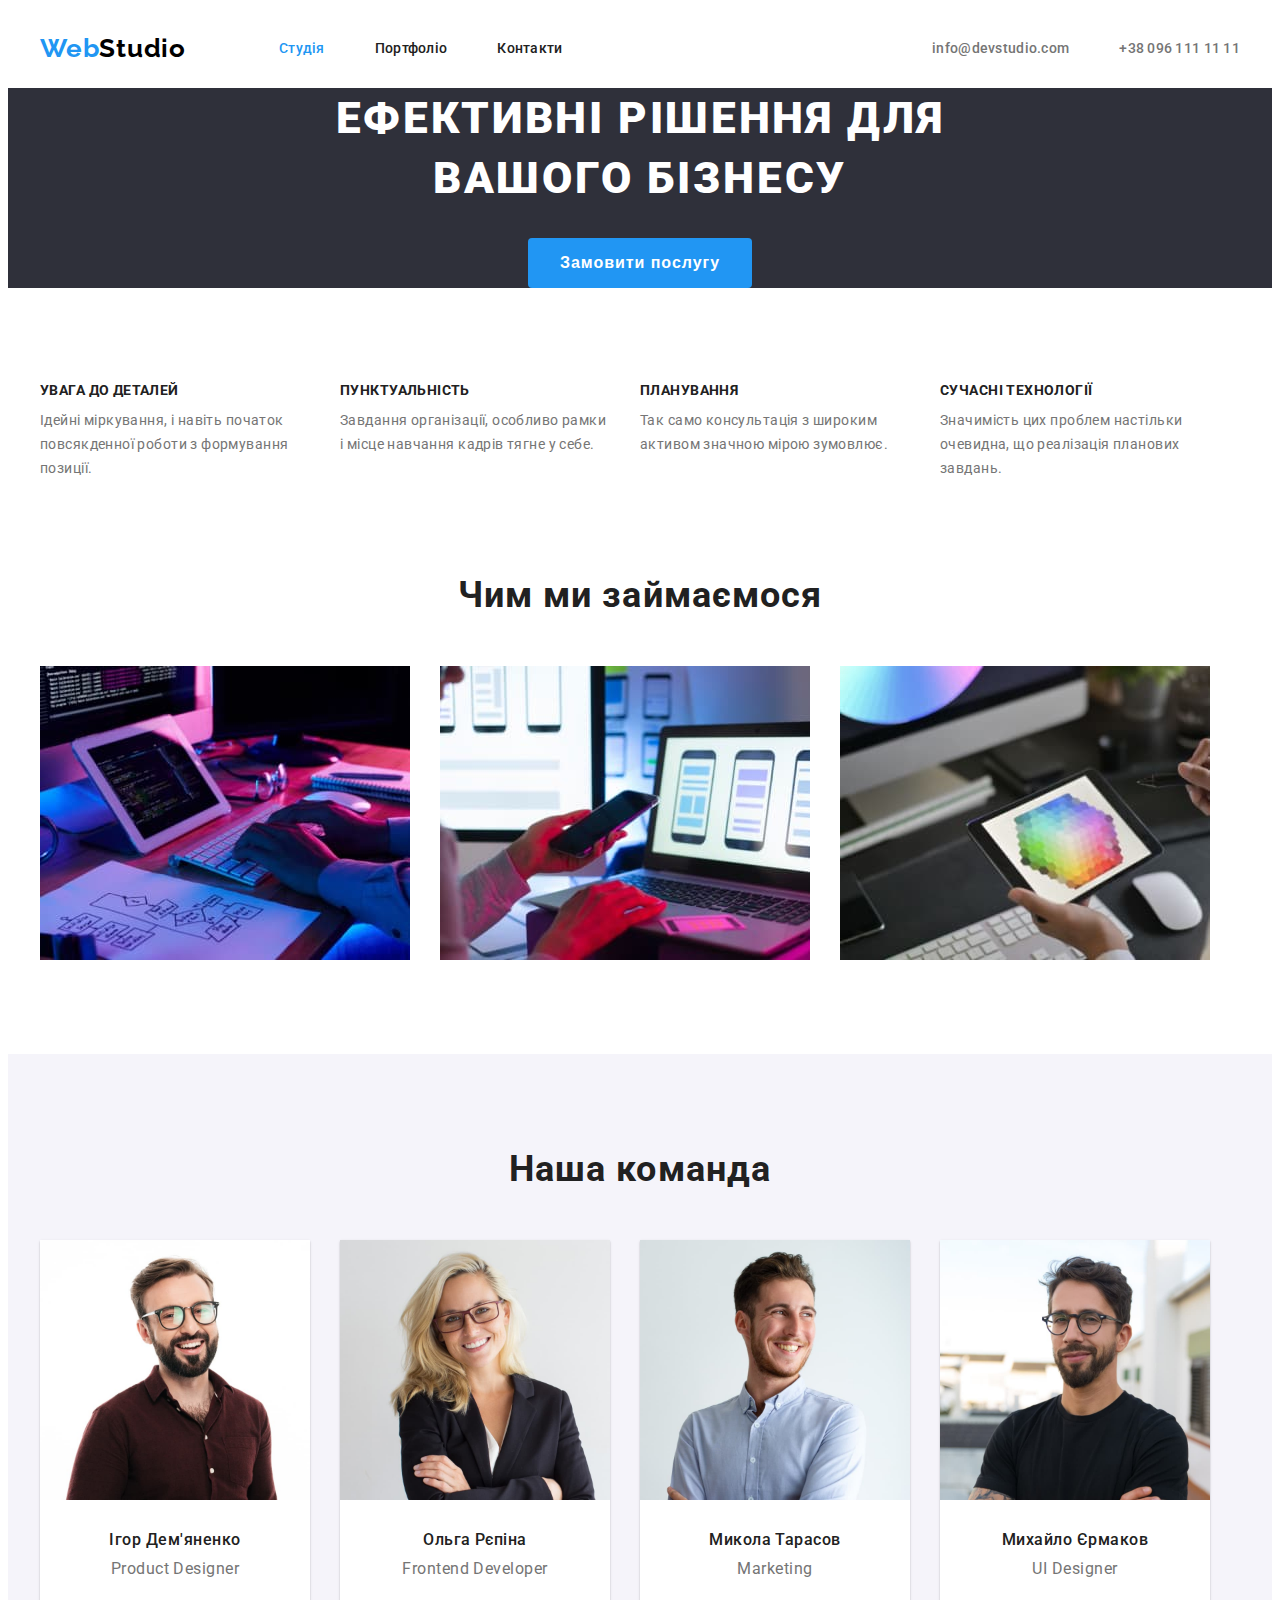
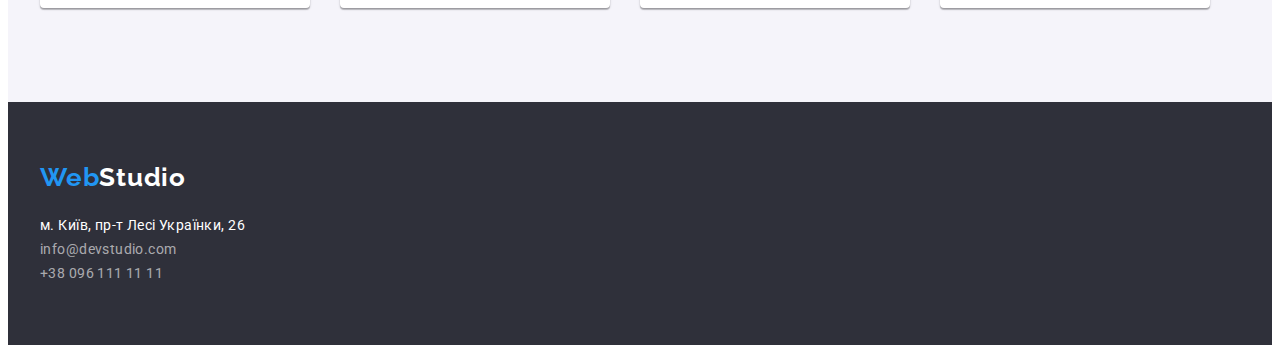
==== index.html @ cd49dd3c "Flex CSS main page" ====
<!DOCTYPE html>
<html lang="uk">
<head>
    <meta charset="UTF-8">
    <meta http-equiv="X-UA-Compatible" content="IE=edge">
    <meta name="viewport" content="width=device-width, initial-scale=1.0">
    <title>WebStudio</title>
    <link rel="stylesheet" href="https://cdnjs.cloudflare.com/ajax/libs/modern-normalize/1.1.0/modern-normalize.min.css"
        integrity="sha512-wpPYUAdjBVSE4KJnH1VR1HeZfpl1ub8YT/NKx4PuQ5NmX2tKuGu6U/JRp5y+Y8XG2tV+wKQpNHVUX03MfMFn9Q=="
        crossorigin="anonymous" referrerpolicy="no-referrer" />
    <link rel="preconnect" href="https://fonts.googleapis.com">
    <link rel="preconnect" href="https://fonts.gstatic.com" crossorigin>
    <link href="https://fonts.googleapis.com/css2?family=Raleway:wght@700&family=Roboto:wght@400;500;700;900&display=swap"
        rel="stylesheet">
    <link rel="stylesheet" href="./css/style.css">
    
</head>
<body>
    <header>
        <div class="container">
            <div class="nav-container">
                <nav class="nav-header">
                  <a href="/" class="logo-header"><span class="logo-accent">Web</span>Studio</a>
                  <ul class="site-nav list">
                    <li class="nav-link">
                        <a href="" class="link nav current">Студія</a>
                    </li>
                    <li class="nav-link">
                        <a href="./portfolio.html" class="link nav">Портфоліо</a>
                    </li>
                    <li class="nav-link">
                        <a href="" class="link nav">Контакти</a>
                    </li>
                  </ul>
                </nav>
                    <ul class="header-contact list">
                        <li class="nav-link">
                            <a href="mailto:info@devstudio.com" class="link contact-header">info@devstudio.com</a>
                        </li>
                        <li class="nav-link">
                            <a href="tel:+380961111111" class="link contact-header">+38 096 111 11 11</a>
                        </li>
                    </ul>
            </div>
        </div>
    </header>
    <main>
        <section class="hero">
            <div class="container">
                <ul class="list">
                    <li>
                        <h1 class="hero-title">Ефективні рішення для вашого бізнесу</h1>
                    </li>
                    <li>
                        <a href=""><button type="button" class="hero-btn">Замовити послугу</button></a>
                    </li>
                </ul>
            </div>
        </section>
        <section class="advantage">
            <h2 class="visually-hidden">Наші Переваги</h2>
            <div class="adv-container container">
                <ul class="list advantage">
                    <li>
                        <h3 class="advantage-title">Увага до деталей</h3>
                        <p class="advantage-text">Ідейні міркування, і навіть початок повсякденної роботи з формування позиції.</p>
                    </li>
                    <li>
                        <h3 class="advantage-title">Пунктуальність</h3>
                        <p class="advantage-text">Завдання організації, особливо рамки і місце навчання кадрів тягне у себе.</p>
                    </li>
                    <li>
                        <h3 class="advantage-title">Планування</h3>
                        <p class="advantage-text">Так само консультація з широким активом значною мірою зумовлює.</p>
                    </li>
                    <li>
                        <h3 class="advantage-title">Сучасні технології</h3>
                        <p class="advantage-text">Значимість цих проблем настільки очевидна, що реалізація планових завдань.</p>
                    </li>
                </ul>
            </div>
        </section>
        <section>
            <div class="work-container container">
                <h2 class="section-title">Чим ми займаємося</h2>
                <ul class="work-list list">
                    <li class="item"><img src="./images/img-1.jpg" alt="Фото робіт" width="370" height="294"></li>
                    <li class="item"><img src="./images/img-2.jpg" alt="Фото робіт" width="370" height="294"></li>
                    <li class="item"><img src="./images/img-3.jpg" alt="Фото робіт" width="370" height="294"></li>
                </ul>
            </div>
        </section>
        <section class="team">
            <div class="container">
                <h2 class="section-title">Наша команда</h2>
                <ul class="team-list list">
                    <li class="team-card">
                        <img src="./images/img-person-01.jpg" alt="Фото робітника" width="270" height="260">
                        <div class="pre-team">
                            <h3 class="team-title">Ігор Дем'яненко</h3>
                            <p lang="en" class="team-text">Product Designer</p>
                        </div>
                    </li>
                    <li class="team-card">
                        <img src="./images/img-person-02.jpg" alt="Фото робітника" width="270" height="260">
                        <div class="pre-team">
                            <h3 class="team-title">Ольга Рєпіна</h3>
                            <p lang="en" class="team-text">Frontend Developer</p>
                        </div>
                    </li>
                    <li class="team-card">
                        <img src="./images/img-person-03.jpg" alt="Фото робітника" width="270" height="260">
                        <div class="pre-team">
                            <h3 class="team-title">Микола Тарасов</h3>
                            <p lang="en" class="team-text">Marketing</p>
                        </div>
                    </li>
                    <li class="team-card">
                        <img src="./images/img-person-04.jpg" alt="Фото робітника" width="270" height="260">
                        <div class="pre-team">
                            <h3 class="team-title">Михайло Єрмаков</h3>
                            <p lang="en" class="team-text">UI Designer</p>
                        </div>
                    </li>
                </ul>
            </div>
        </section>
    </main>
    <footer>
    <section class="footer">
        <div class="container">
            <h2 class="visually-hidden">Контакти</h2>
            <a href="/" class="logo-footer link"><span class="logo-accent">Web</span>Studio</a>
            <address>
            <ul class="list">
                <li>
                    <a href="https://goo.gl/maps/sBiAi9W4DkCwo1gM6" target="_blank" rel="noopener noreferrer nofollow" 
                    class="link footer-address">м. Київ, пр-т Лесі Українки, 26</a>
                </li>
                <li>
                    <a href="mailto:info@devstudio.com" class="link footer-contact">info@devstudio.com</a>
                </li>
                <li>
                    <a href="tel:+380961111111" class="link footer-contact">+38 096 111 11 11</a>
                </li>
            </ul>
            </address>
        </div>
    </section>
    </footer>
    
</body>
</html>
---- css/style.css ----
:root{
    --text-color-main: #212121;
    --color-accent: #2196F3;
    --text-color-secondary: #757575;
    --background-hero-footer: #2F303A;
    --text-color-third: #ffffff;
    --btn-filter-color: #F5F4FA;
    --color-btn-filter-accent: #ffffff;
    --hero-btn-active-color: #188CE8;
}

body {
    font-family: "roboto", sans-serif;
    font-style: normal;
    font-size: 14px;
    background-color: #ffffff;
}


h1,h2,h3,h4,h5,h6,p {
    margin: 0px;
}


img {
    display: block;
}

.list {
    padding: 0px;
    margin: 0px;
    list-style: none;
}

.container {
    width: 1200px;
    margin-left: auto;
    margin-right: auto;
    padding-left: 15px;
    padding-right: 15px;
}

.visually-hidden {
    position: absolute;
    white-space: nowrap;
    width: 1px;
    height: 1px;
    overflow: hidden;
    border: 0;
    padding: 0;
    clip: rect(0 0 0 0);
    clip-path: inset(50%);
    margin: -1px;
}

/* Главная страница */


.nav-container {
    display: flex;
    align-items: center;
}

.link {
    text-decoration: none;
}

.logo-header {
    display: inline-block;
    font-family: 'Raleway', sans-serif;
        font-style: normal;
        font-weight: 700;
        font-size: 26px;
        line-height: calc(31/26);
        letter-spacing: 0.03em;
        text-decoration: none;
        color: #000000;
        
}

.nav-header {
    display: flex;
    align-items: center;
}

.site-nav.list {
    display: flex;
    margin-left: 93px;
    gap: 50px;
}

.nav-link {
    display: block;
    padding: 32px 0px;
}

.header-contact {
    display: flex;
    margin-left: auto;
    gap: 50px;
}

.logo-accent {
    color: var(--color-accent);
}

.link.nav {
        font-weight: 500;
        line-height: calc(16/14);
        letter-spacing: 0.02em;
        color: var(--text-color-main)
}

.nav.current {
    color: var(--color-accent);
}

.link.nav:hover,
.link.nav:focus {
    color: var(--color-accent);
}

.link.contact-header {
        font-weight: 500;
        line-height: calc(16/14);
        letter-spacing: 0.02em;
    
        color: var(--text-color-secondary)
}

.link.contact-header:hover,
.link.contact-header:focus {
    color: var(--color-accent);
}



/*--------Hero--------*/

.hero {
    text-align: center;
    background-color: var(--background-hero-footer)
}

.hero-title {
        font-weight: 900;
        font-size: 44px;
        line-height: calc(60/44);
        text-align: center;
        letter-spacing: 0.06em;
        text-transform: uppercase;
        width: 696px;
        margin-left: auto;
        margin-right: auto;
        margin-bottom: 30px;
    
        color: var(--text-color-third);
}

.hero-btn {
    background-color: var(--color-accent);
    border: 0;
        font-weight: 700;
        font-size: 16px;
        line-height: calc(30/16);
        text-align: center;
        letter-spacing: 0.06em;
        padding: 10px 32px;
        border-radius: 4px;
        min-width: 217px;
        
    
        color: var(--text-color-third);
}

.hero-btn:hover,
.hero-btn:focus{
    cursor: pointer;
    background-color: var(--hero-btn-active-color);
}


/*-------Advantage----------*/



.list.advantage {
    display: flex;
    padding: 94px 0px;
    gap: 30px;
}

.advantage-title {
        font-weight: 700;
        font-size: 14px;
        line-height: calc(16/14);
        letter-spacing: 0.03em;
        text-transform: uppercase;
        margin-bottom: 10px;
    
        color: var(--text-color-main);
}

.advantage-text {
    line-height: calc(24/14);
    letter-spacing: 0.03em;
    width: 270px;

    color: var(--text-color-secondary);
}


.section-title {
    font-weight: 700;
    font-size: 36px;
    line-height: calc(42/36);
    text-align: center;
    letter-spacing: 0.03em;
    margin-bottom: 50px;

    color: var(--text-color-main);
}

.work-list {
    display: flex;
}

.work-list .item:not(:last-child) {
    margin-right: 30px;
}

.work-container {
    margin-bottom: 94px;
}


/*--------Team--------*/

.team {
    padding-bottom: 94px;
    padding-top: 94px;
}

.team-list {
    display: flex;
    gap: 30px;
}

.team-title {
        font-weight: 500;
        font-size: 16px;
        line-height: calc(19/16);
        text-align: center;
        letter-spacing: 0.03em;
        margin-bottom: 10px;
        margin-top: 30px;
    
        color: var(--text-color-main);
}

.team-text {
        font-size: 16px;
        line-height: calc(19/16);
        text-align: center;
        letter-spacing: 0.03em;
    
        color: var(--text-color-secondary);
}

.pre-team {
    padding-bottom: 30px;
}

.team {
    background-color: #F5F4FA;
    
}

.team-card {
    box-shadow: 0px 1px 3px rgba(0, 0, 0, 0.12), 
    0px 1px 1px rgba(0, 0, 0, 0.14), 0px 2px 1px rgba(0, 0, 0, 0.2);
    border-radius: 0px 0px 4px 4px;
    background-color: #ffffff;
}

.logo-footer {
    display: inline-block;
    font-family: 'Raleway', sans-serif;
        font-weight: 700;
        font-size: 26px;
        line-height: 31px;
        letter-spacing: 0.03em;
        margin-bottom: 20px;
    
        color: var(--text-color-third);
}

.footer {
    padding-top: 60px;
    padding-bottom: 60px;
    background-color: var(--background-hero-footer);
}

.link.footer-address {
        font-style: normal;
        line-height: calc(24/14);
        letter-spacing: 0.03em;
        margin-bottom: 9px;
    
        color: var(--text-color-third);
}

.link.footer-contact {
        font-style: normal;
        line-height: calc(24/14);
        letter-spacing: 0.03em;
    
        color: rgba(255, 255, 255, 0.6);
        margin-bottom: 9px;
}

[footer-contact*="096"] {
    margin-bottom: 0px;
}

.link.footer-contact:hover,
.link.footer-contact:focus {
    color: var(--color-accent);
}

.footer-address:hover,
.footer-address:focus {
    color: var(--color-accent);
}

/* Портофолио */

.btn-filter {
    background-color: var(--btn-filter-color);
    border-radius: 4px;
    border: 0;
        font-weight: 500;
        font-size: 16px;
        line-height: calc(26/16);
        text-align: center;
        letter-spacing: 0.03em;
        cursor: pointer;
}

.btn-filter.current {
    background-color: var(--color-accent);
    color: var(--color-btn-filter-accent);
}

.btn-filter:hover,
.btn-filter:focus {
    background-color: var(--color-accent);
    color: var(--color-btn-filter-accent)
}

.title-portfolio {
        font-weight: 700;
        font-size: 18px;
        line-height: calc(36/18);
        letter-spacing: 0.06em;
        color: var(--text-color-main);
}

.text-portfolio {

        font-size: 16px;
        line-height: calc(30/16);
        letter-spacing: 0.03em;
        color: var(--text-color-secondary);
}
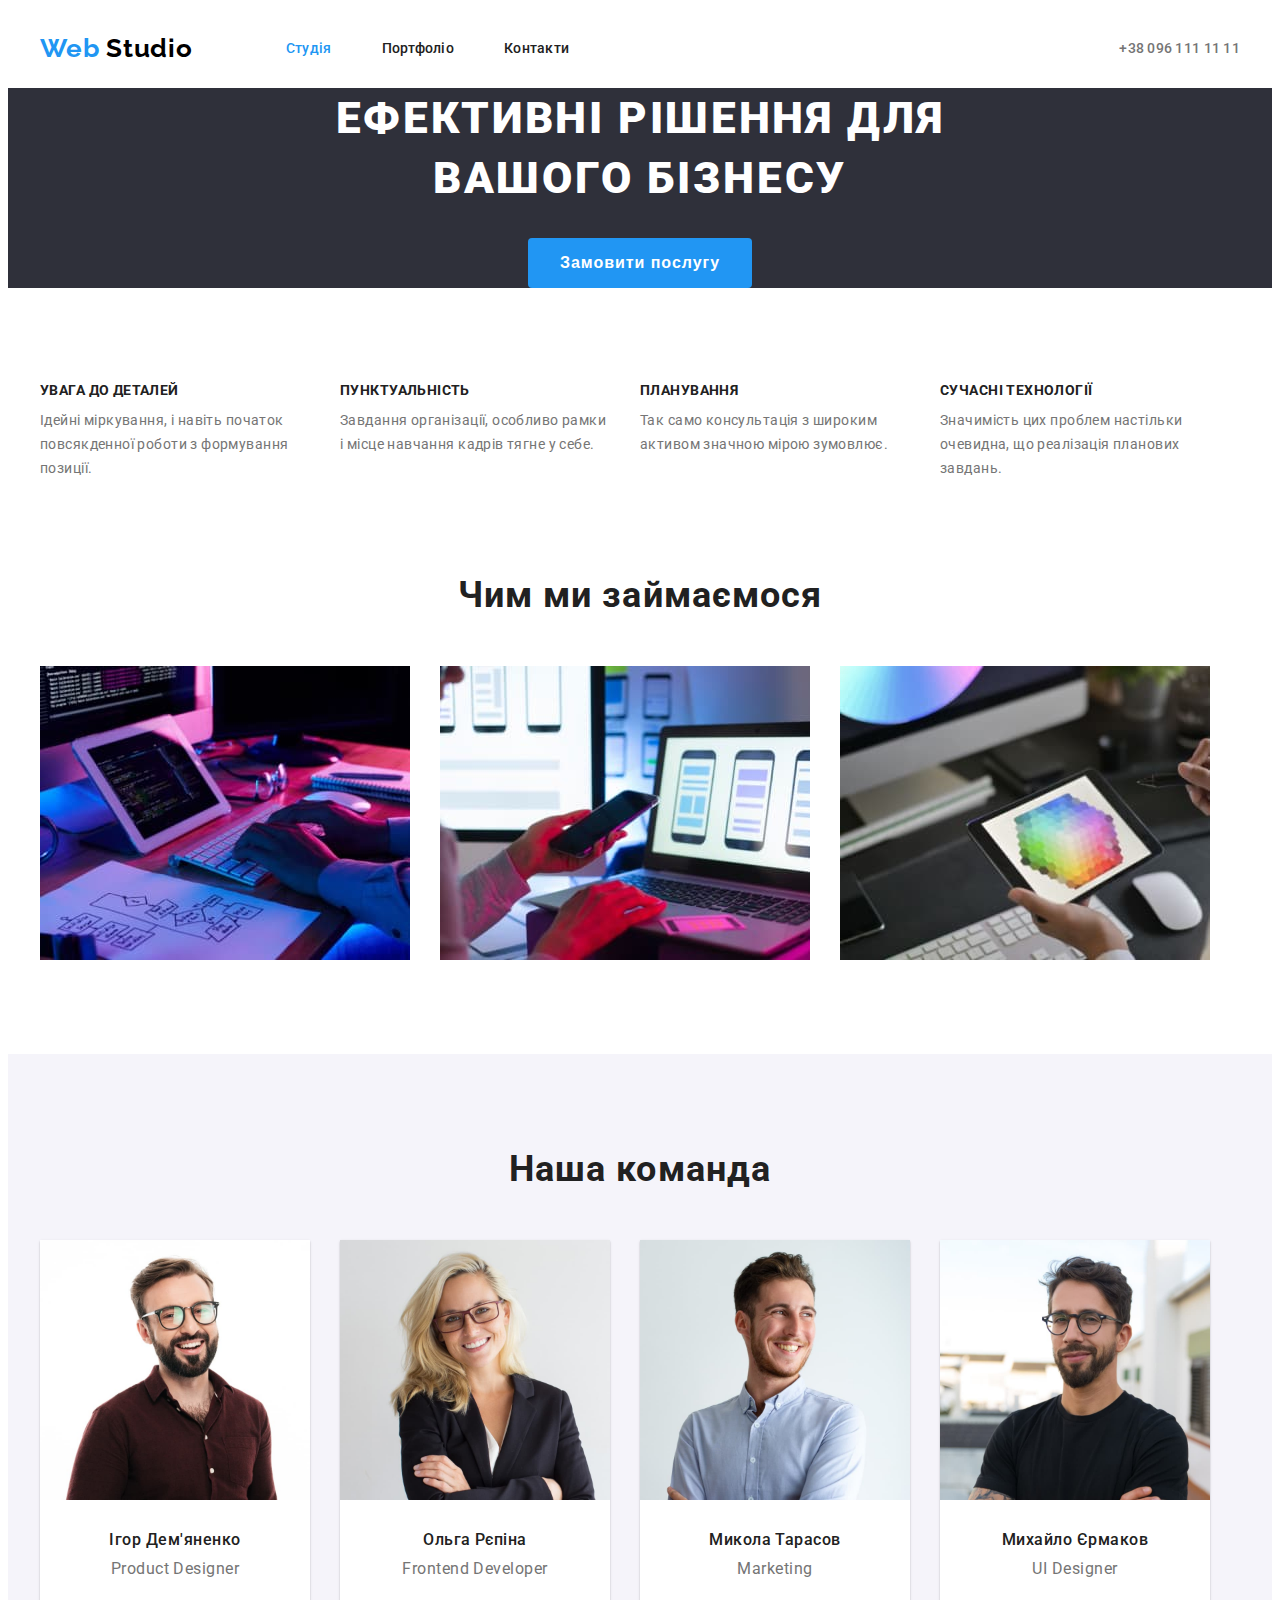
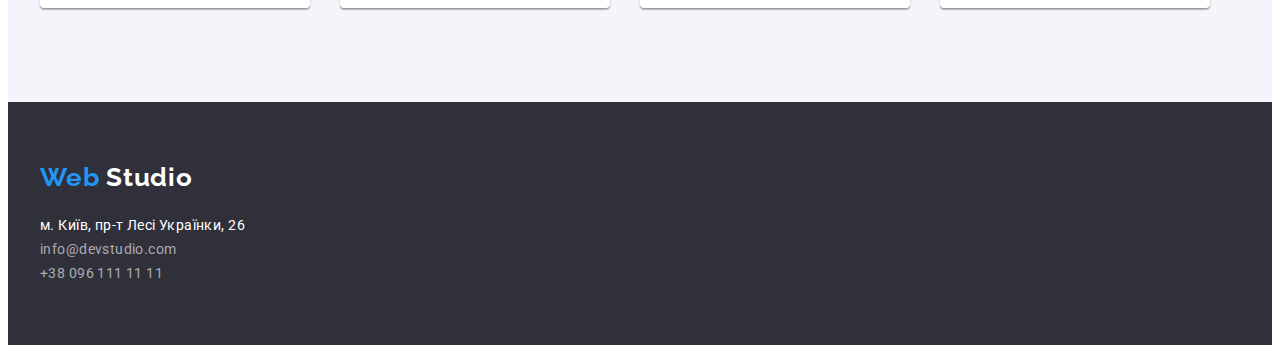
==== commit 9fda40ad: "aa" ====
--- a/index.html
+++ b/index.html
@@ -1,153 +1,230 @@
 <!DOCTYPE html>
 <html lang="uk">
-<head>
-    <meta charset="UTF-8">
-    <meta http-equiv="X-UA-Compatible" content="IE=edge">
-    <meta name="viewport" content="width=device-width, initial-scale=1.0">
-    <title>WebStudio</title>
-    <link rel="stylesheet" href="https://cdnjs.cloudflare.com/ajax/libs/modern-normalize/1.1.0/modern-normalize.min.css"
-        integrity="sha512-wpPYUAdjBVSE4KJnH1VR1HeZfpl1ub8YT/NKx4PuQ5NmX2tKuGu6U/JRp5y+Y8XG2tV+wKQpNHVUX03MfMFn9Q=="
-        crossorigin="anonymous" referrerpolicy="no-referrer" />
-    <link rel="preconnect" href="https://fonts.googleapis.com">
-    <link rel="preconnect" href="https://fonts.gstatic.com" crossorigin>
-    <link href="https://fonts.googleapis.com/css2?family=Raleway:wght@700&family=Roboto:wght@400;500;700;900&display=swap"
-        rel="stylesheet">
-    <link rel="stylesheet" href="./css/style.css">
-    
-</head>
-<body>
-    <header>
-        <div class="container">
-            <div class="nav-container">
-                <nav class="nav-header">
-                  <a href="/" class="logo-header"><span class="logo-accent">Web</span>Studio</a>
-                  <ul class="site-nav list">
-                    <li class="nav-link">
-                        <a href="" class="link nav current">Студія</a>
-                    </li>
-                    <li class="nav-link">
-                        <a href="./portfolio.html" class="link nav">Портфоліо</a>
-                    </li>
-                    <li class="nav-link">
-                        <a href="" class="link nav">Контакти</a>
-                    </li>
-                  </ul>
-                </nav>
-                    <ul class="header-contact list">
-                        <li class="nav-link">
-                            <a href="mailto:info@devstudio.com" class="link contact-header">info@devstudio.com</a>
-                        </li>
-                        <li class="nav-link">
-                            <a href="tel:+380961111111" class="link contact-header">+38 096 111 11 11</a>
-                        </li>
-                    </ul>
-            </div>
-        </div>
-    </header>
-    <main>
-        <section class="hero">
-            <div class="container">
-                <ul class="list">
-                    <li>
-                        <h1 class="hero-title">Ефективні рішення для вашого бізнесу</h1>
-                    </li>
-                    <li>
-                        <a href=""><button type="button" class="hero-btn">Замовити послугу</button></a>
-                    </li>
-                </ul>
-            </div>
-        </section>
-        <section class="advantage">
-            <h2 class="visually-hidden">Наші Переваги</h2>
-            <div class="adv-container container">
-                <ul class="list advantage">
-                    <li>
-                        <h3 class="advantage-title">Увага до деталей</h3>
-                        <p class="advantage-text">Ідейні міркування, і навіть початок повсякденної роботи з формування позиції.</p>
-                    </li>
-                    <li>
-                        <h3 class="advantage-title">Пунктуальність</h3>
-                        <p class="advantage-text">Завдання організації, особливо рамки і місце навчання кадрів тягне у себе.</p>
-                    </li>
-                    <li>
-                        <h3 class="advantage-title">Планування</h3>
-                        <p class="advantage-text">Так само консультація з широким активом значною мірою зумовлює.</p>
-                    </li>
-                    <li>
-                        <h3 class="advantage-title">Сучасні технології</h3>
-                        <p class="advantage-text">Значимість цих проблем настільки очевидна, що реалізація планових завдань.</p>
-                    </li>
-                </ul>
-            </div>
-        </section>
-        <section>
-            <div class="work-container container">
-                <h2 class="section-title">Чим ми займаємося</h2>
-                <ul class="work-list list">
-                    <li class="item"><img src="./images/img-1.jpg" alt="Фото робіт" width="370" height="294"></li>
-                    <li class="item"><img src="./images/img-2.jpg" alt="Фото робіт" width="370" height="294"></li>
-                    <li class="item"><img src="./images/img-3.jpg" alt="Фото робіт" width="370" height="294"></li>
-                </ul>
-            </div>
-        </section>
-        <section class="team">
-            <div class="container">
-                <h2 class="section-title">Наша команда</h2>
-                <ul class="team-list list">
-                    <li class="team-card">
-                        <img src="./images/img-person-01.jpg" alt="Фото робітника" width="270" height="260">
-                        <div class="pre-team">
-                            <h3 class="team-title">Ігор Дем'яненко</h3>
-                            <p lang="en" class="team-text">Product Designer</p>
-                        </div>
-                    </li>
-                    <li class="team-card">
-                        <img src="./images/img-person-02.jpg" alt="Фото робітника" width="270" height="260">
-                        <div class="pre-team">
-                            <h3 class="team-title">Ольга Рєпіна</h3>
-                            <p lang="en" class="team-text">Frontend Developer</p>
-                        </div>
-                    </li>
-                    <li class="team-card">
-                        <img src="./images/img-person-03.jpg" alt="Фото робітника" width="270" height="260">
-                        <div class="pre-team">
-                            <h3 class="team-title">Микола Тарасов</h3>
-                            <p lang="en" class="team-text">Marketing</p>
-                        </div>
-                    </li>
-                    <li class="team-card">
-                        <img src="./images/img-person-04.jpg" alt="Фото робітника" width="270" height="260">
-                        <div class="pre-team">
-                            <h3 class="team-title">Михайло Єрмаков</h3>
-                            <p lang="en" class="team-text">UI Designer</p>
-                        </div>
-                    </li>
-                </ul>
-            </div>
-        </section>
-    </main>
-    <footer>
-    <section class="footer">
-        <div class="container">
-            <h2 class="visually-hidden">Контакти</h2>
-            <a href="/" class="logo-footer link"><span class="logo-accent">Web</span>Studio</a>
-            <address>
-            <ul class="list">
-                <li>
-                    <a href="https://goo.gl/maps/sBiAi9W4DkCwo1gM6" target="_blank" rel="noopener noreferrer nofollow" 
-                    class="link footer-address">м. Київ, пр-т Лесі Українки, 26</a>
-                </li>
-                <li>
-                    <a href="mailto:info@devstudio.com" class="link footer-contact">info@devstudio.com</a>
-                </li>
-                <li>
-                    <a href="tel:+380961111111" class="link footer-contact">+38 096 111 11 11</a>
-                </li>
-            </ul>
-            </address>
-        </div>
-    </section>
-    </footer>
-    
-</body>
-</html>+	<head>
+		<meta charset="UTF-8" />
+		<meta http-equiv="X-UA-Compatible" content="IE=edge" />
+		<meta name="viewport" content="width=device-width, initial-scale=1.0" />
+		<title>WebStudio</title>
+		<link
+			rel="stylesheet"
+			href="https://cdnjs.cloudflare.com/ajax/libs/modern-normalize/1.1.0/modern-normalize.min.css"
+			integrity="sha512-wpPYUAdjBVSE4KJnH1VR1HeZfpl1ub8YT/NKx4PuQ5NmX2tKuGu6U/JRp5y+Y8XG2tV+wKQpNHVUX03MfMFn9Q=="
+			crossorigin="anonymous"
+			referrerpolicy="no-referrer"
+		/>
+		<link rel="preconnect" href="https://fonts.googleapis.com" />
+		<link rel="preconnect" href="https://fonts.gstatic.com" crossorigin />
+		<link
+			href="https://fonts.googleapis.com/css2?family=Raleway:wght@700&family=Roboto:wght@400;500;700;900&display=swap"
+			rel="stylesheet"
+		/>
+		<link rel="stylesheet" href="./css/style.css" />
+	</head>
+
+	<body>
+		<header>
+			<div class="container">
+				<div class="nav-container">
+					<nav class="nav-header">
+						<a href="/" class="logo-header">
+							<span class="logo-accent">Web</span>
+							Studio
+						</a>
+						<ul class="site-nav list">
+							<li class="nav-link">
+								<a href="" class="link nav current">Студія</a>
+							</li>
+							<li class="nav-link">
+								<a href="./portfolio.html" class="link nav">Портфоліо</a>
+							</li>
+							<li class="nav-link">
+								<a href="" class="link nav">Контакти</a>
+							</li>
+						</ul>
+					</nav>
+					<ul class="header-contact list">
+						<li class="nav-link">
+							<a href="mailto:info@devstudio.com" class="link contact-header"></a>
+						</li>
+						<li class="nav-link">
+							<a href="tel:+380961111111" class="link contact-header">
+								+38 096 111 11 11
+							</a>
+						</li>
+					</ul>
+				</div>
+			</div>
+		</header>
+		<main>
+			<section class="hero">
+				<div class="container">
+					<ul class="list">
+						<li>
+							<h1 class="hero-title">Ефективні рішення для вашого бізнесу</h1>
+						</li>
+						<li>
+							<a href="">
+								<button type="button" class="hero-btn">Замовити послугу</button>
+							</a>
+						</li>
+					</ul>
+				</div>
+			</section>
+			<section class="advantage">
+				<h2 class="visually-hidden">Наші Переваги</h2>
+				<div class="adv-container container">
+					<ul class="list advantage">
+						<li>
+							<h3 class="advantage-title">Увага до деталей</h3>
+							<p class="advantage-text">
+								Ідейні міркування, і навіть початок повсякденної роботи з
+								формування позиції.
+							</p>
+						</li>
+						<li>
+							<h3 class="advantage-title">Пунктуальність</h3>
+							<p class="advantage-text">
+								Завдання організації, особливо рамки і місце навчання кадрів
+								тягне у себе.
+							</p>
+						</li>
+						<li>
+							<h3 class="advantage-title">Планування</h3>
+							<p class="advantage-text">
+								Так само консультація з широким активом значною мірою зумовлює.
+							</p>
+						</li>
+						<li>
+							<h3 class="advantage-title">Сучасні технології</h3>
+							<p class="advantage-text">
+								Значимість цих проблем настільки очевидна, що реалізація
+								планових завдань.
+							</p>
+						</li>
+					</ul>
+				</div>
+			</section>
+			<section>
+				<div class="work-container container">
+					<h2 class="section-title">Чим ми займаємося</h2>
+					<ul class="work-list list">
+						<li class="item">
+							<img
+								src="./images/img-1.jpg"
+								alt="Фото робіт"
+								width="370"
+								height="294"
+							/>
+						</li>
+						<li class="item">
+							<img
+								src="./images/img-2.jpg"
+								alt="Фото робіт"
+								width="370"
+								height="294"
+							/>
+						</li>
+						<li class="item">
+							<img
+								src="./images/img-3.jpg"
+								alt="Фото робіт"
+								width="370"
+								height="294"
+							/>
+						</li>
+					</ul>
+				</div>
+			</section>
+			<section class="team">
+				<div class="container">
+					<h2 class="section-title">Наша команда</h2>
+					<ul class="team-list list">
+						<li class="team-card">
+							<img
+								src="./images/img-person-01.jpg"
+								alt="Фото робітника"
+								width="270"
+								height="260"
+							/>
+							<div class="pre-team">
+								<h3 class="team-title">Ігор Дем'яненко</h3>
+								<p lang="en" class="team-text">Product Designer</p>
+							</div>
+						</li>
+						<li class="team-card">
+							<img
+								src="./images/img-person-02.jpg"
+								alt="Фото робітника"
+								width="270"
+								height="260"
+							/>
+							<div class="pre-team">
+								<h3 class="team-title">Ольга Рєпіна</h3>
+								<p lang="en" class="team-text">Frontend Developer</p>
+							</div>
+						</li>
+						<li class="team-card">
+							<img
+								src="./images/img-person-03.jpg"
+								alt="Фото робітника"
+								width="270"
+								height="260"
+							/>
+							<div class="pre-team">
+								<h3 class="team-title">Микола Тарасов</h3>
+								<p lang="en" class="team-text">Marketing</p>
+							</div>
+						</li>
+						<li class="team-card">
+							<img
+								src="./images/img-person-04.jpg"
+								alt="Фото робітника"
+								width="270"
+								height="260"
+							/>
+							<div class="pre-team">
+								<h3 class="team-title">Михайло Єрмаков</h3>
+								<p lang="en" class="team-text">UI Designer</p>
+							</div>
+						</li>
+					</ul>
+				</div>
+			</section>
+		</main>
+		<footer>
+			<section class="footer">
+				<div class="container">
+					<h2 class="visually-hidden">Контакти</h2>
+					<a href="/" class="logo-footer link">
+						<span class="logo-accent">Web</span>
+						Studio
+					</a>
+					<address>
+						<ul class="list">
+							<li>
+								<a
+									href="https://goo.gl/maps/sBiAi9W4DkCwo1gM6"
+									target="_blank"
+									rel="noopener noreferrer nofollow"
+									class="link footer-address"
+								>
+									м. Київ, пр-т Лесі Українки, 26
+								</a>
+							</li>
+							<li>
+								<a href="mailto:info@devstudio.com" class="link footer-contact">
+									info@devstudio.com
+								</a>
+							</li>
+							<li>
+								<a href="tel:+380961111111" class="link footer-contact">
+									+38 096 111 11 11
+								</a>
+							</li>
+						</ul>
+					</address>
+				</div>
+			</section>
+		</footer>
+	</body>
+</html>
--- a/css/style.css
+++ b/css/style.css
@@ -7,7 +7,10 @@
     --btn-filter-color: #F5F4FA;
     --color-btn-filter-accent: #ffffff;
     --hero-btn-active-color: #188CE8;
-}
+    --indent: 30px;
+    --items: 3;
+}
+
 
 body {
     font-family: "roboto", sans-serif;
@@ -25,6 +28,7 @@
 img {
     display: block;
 }
+
 
 .list {
     padding: 0px;
@@ -53,6 +57,16 @@
     margin: -1px;
 }
 
+.card-set {
+    display: flex;
+    flex-wrap: wrap;
+    gap: var(--indent);
+}
+
+.card-set-item {
+    flex-basis: calc((100% - var(--indent) * (var(--items) - 1)) / (var(--items)));
+}
+
 /* Главная страница */
 
 
@@ -121,6 +135,7 @@
 }
 
 .link.contact-header {
+        display: flex;
         font-weight: 500;
         line-height: calc(16/14);
         letter-spacing: 0.02em;
@@ -131,6 +146,11 @@
 .link.contact-header:hover,
 .link.contact-header:focus {
     color: var(--color-accent);
+}
+
+
+.icon-mail {
+    content: "";    
 }
 
 
@@ -333,10 +353,22 @@
     color: var(--color-accent);
 }
 
-/* Портофолио */
+/*---------Portfolio---------*/
+
+.gallery-container {
+    padding-top: 94px;
+    padding-bottom: 94px;
+}
+
+.btn-container {
+    display: flex;
+    justify-content: center;
+    gap: 8px; 
+    margin-bottom: 50px;   
+}
+
 
 .btn-filter {
-    background-color: var(--btn-filter-color);
     border-radius: 4px;
     border: 0;
         font-weight: 500;
@@ -345,6 +377,8 @@
         text-align: center;
         letter-spacing: 0.03em;
         cursor: pointer;
+
+        background-color: var(--btn-filter-color);
 }
 
 .btn-filter.current {
@@ -373,3 +407,6 @@
         letter-spacing: 0.03em;
         color: var(--text-color-secondary);
 }
+
+
+
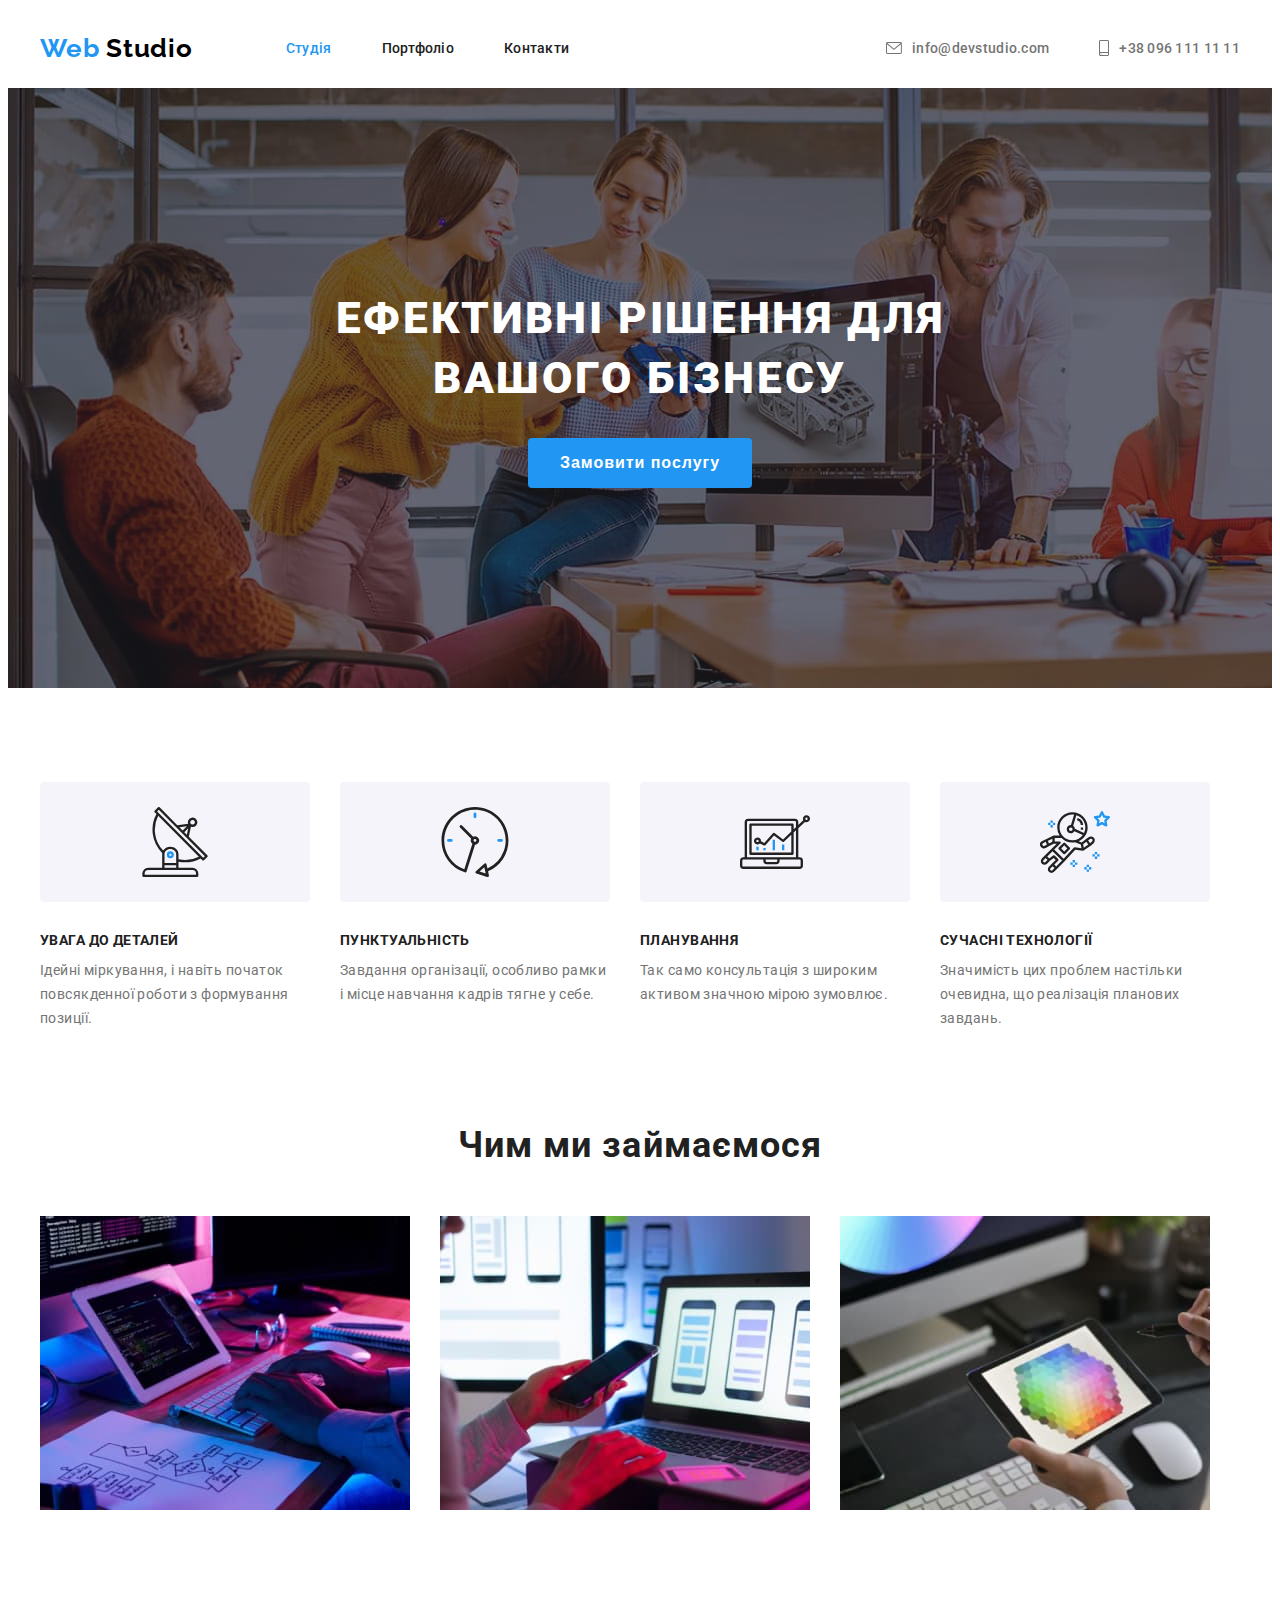
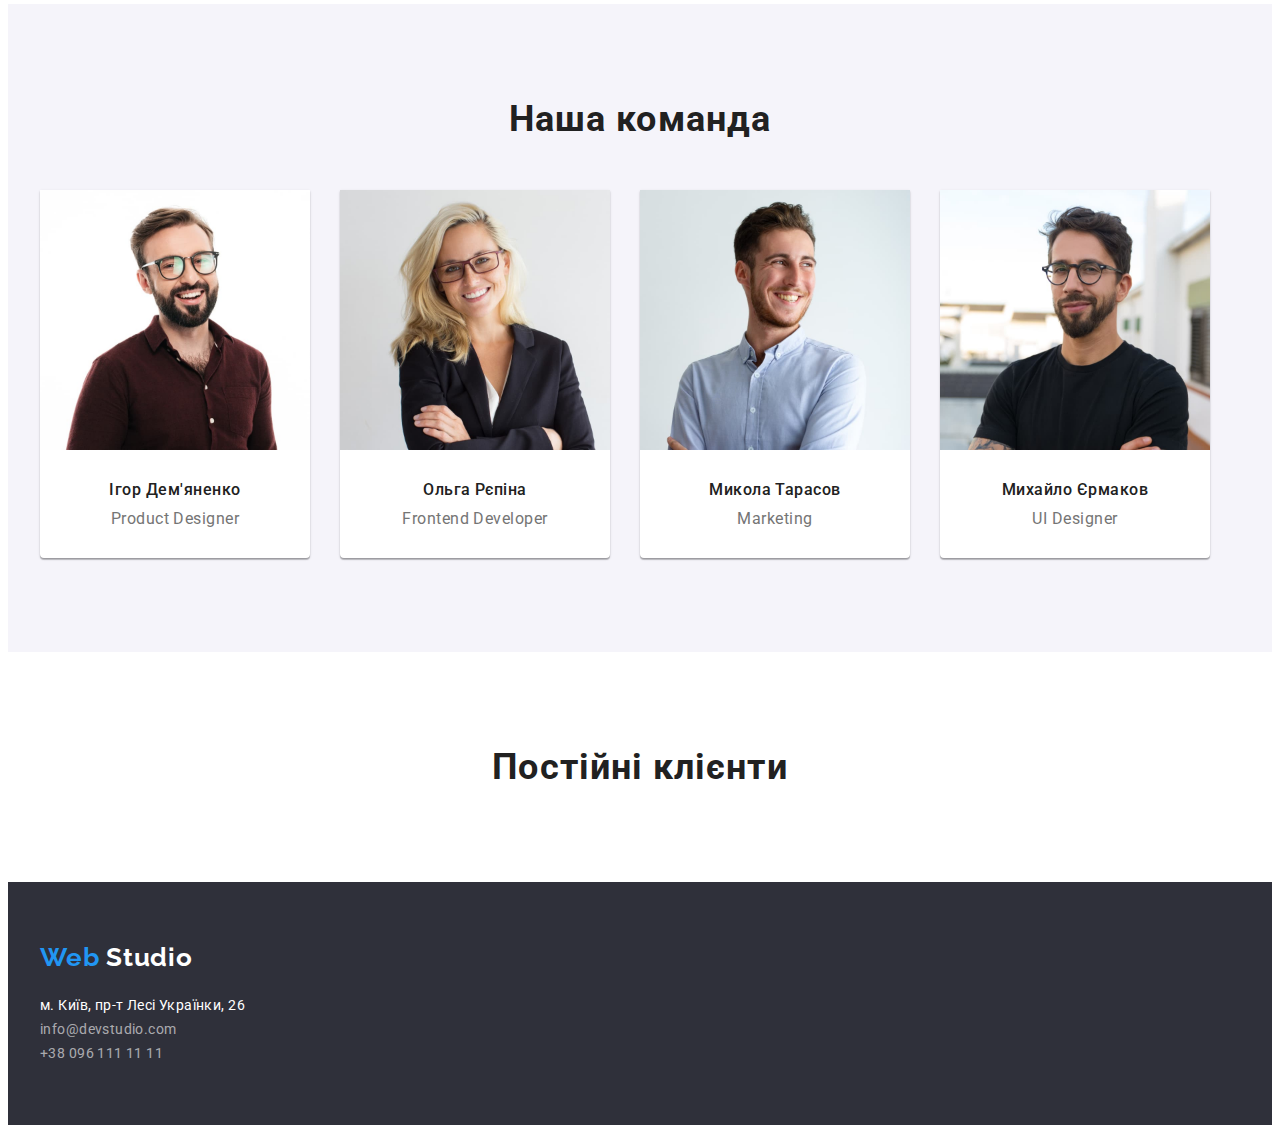
==== commit 17a44397: "add advantage icons" ====
--- a/index.html
+++ b/index.html
@@ -44,10 +44,17 @@
 					</nav>
 					<ul class="header-contact list">
 						<li class="nav-link">
-							<a href="mailto:info@devstudio.com" class="link contact-header"></a>
+							<a href="mailto:info@devstudio.com" class="link contact-header"><svg class="header-mail" width="16" height="12">
+								<use href="./images/icons.svg#icon-envelope"></use>
+							</svg>
+							info@devstudio.com
+						</a>
 						</li>
 						<li class="nav-link">
 							<a href="tel:+380961111111" class="link contact-header">
+								<svg class="header-phone" width="10px" height="16px">
+									<use href="./images/icons.svg#icon-smartphone"></use>
+								</svg>
 								+38 096 111 11 11
 							</a>
 						</li>
@@ -71,10 +78,16 @@
 				</div>
 			</section>
 			<section class="advantage">
+				
 				<h2 class="visually-hidden">Наші Переваги</h2>
 				<div class="adv-container container">
 					<ul class="list advantage">
 						<li>
+							<div class="advantage-icon">
+								<svg class="feature-icon" width="70px" height="70">
+									<use href="./images/icons.svg#icon-antenna"></use>
+								</svg>
+							</div>
 							<h3 class="advantage-title">Увага до деталей</h3>
 							<p class="advantage-text">
 								Ідейні міркування, і навіть початок повсякденної роботи з
@@ -82,6 +95,11 @@
 							</p>
 						</li>
 						<li>
+							<div class="advantage-icon">
+								<svg class="feature-icon" width="70px" height="70">
+									<use href="./images/icons.svg#icon-clock"></use>
+								</svg>
+							</div>
 							<h3 class="advantage-title">Пунктуальність</h3>
 							<p class="advantage-text">
 								Завдання організації, особливо рамки і місце навчання кадрів
@@ -89,12 +107,22 @@
 							</p>
 						</li>
 						<li>
+							<div class="advantage-icon">
+								<svg class="feature-icon" width="70px" height="70">
+									<use href="./images/icons.svg#icon-diagram"></use>
+								</svg>
+							</div>
 							<h3 class="advantage-title">Планування</h3>
 							<p class="advantage-text">
 								Так само консультація з широким активом значною мірою зумовлює.
 							</p>
 						</li>
 						<li>
+							<div class="advantage-icon">
+								<svg class="feature-icon" width="70px" height="70">
+									<use href="./images/icons.svg#icon-astronaut"></use>
+								</svg>
+							</div>
 							<h3 class="advantage-title">Сучасні технології</h3>
 							<p class="advantage-text">
 								Значимість цих проблем настільки очевидна, що реалізація
@@ -189,6 +217,9 @@
 						</li>
 					</ul>
 				</div>
+			</section>
+			<section>
+				<h2 class="clients-container">Постійні клієнти</h2>
 			</section>
 		</main>
 		<footer>
--- a/css/style.css
+++ b/css/style.css
@@ -136,6 +136,8 @@
 
 .link.contact-header {
         display: flex;
+        align-items: center;
+        gap: 10px;
         font-weight: 500;
         line-height: calc(16/14);
         letter-spacing: 0.02em;
@@ -143,22 +145,30 @@
         color: var(--text-color-secondary)
 }
 
+.header-mail {
+    fill: currentColor;
+}
+
+.header-phone {
+    fill: currentColor;
+}
+
 .link.contact-header:hover,
 .link.contact-header:focus {
     color: var(--color-accent);
 }
 
 
-.icon-mail {
-    content: "";    
-}
-
-
 
 /*--------Hero--------*/
 
 .hero {
+    max-width: 1600px;
+    padding-top: 200px;
+    padding-bottom: 200px;
+    margin: 0 auto;
     text-align: center;
+    background-image: linear-gradient(rgba(47, 48, 58, 0.4), rgba(47, 48, 58, 0.4)), url(../images/hero-img.jpg);
     background-color: var(--background-hero-footer)
 }
 
@@ -209,6 +219,25 @@
     padding: 94px 0px;
     gap: 30px;
 }
+
+.advantage-icon {
+    display: flex;
+    width: 270px;
+    height: 120px;
+    border-radius: 4px;
+    margin-bottom: 30px;
+
+    background-color: var(--btn-filter-color);
+    
+
+}
+
+.feature-icon {
+    margin: auto;
+}
+
+
+
 
 .advantage-title {
         font-weight: 700;
@@ -303,6 +332,22 @@
     background-color: #ffffff;
 }
 
+
+.clients-container {
+
+        font-weight: 700;
+        font-size: 36px;
+        line-height: calc(42/36);
+        text-align: center;
+        letter-spacing: 0.03em;
+
+        padding-top: 94px;
+        padding-bottom: 94px;
+    
+        color: var(--text-color-main);
+}
+
+
 .logo-footer {
     display: inline-block;
     font-family: 'Raleway', sans-serif;
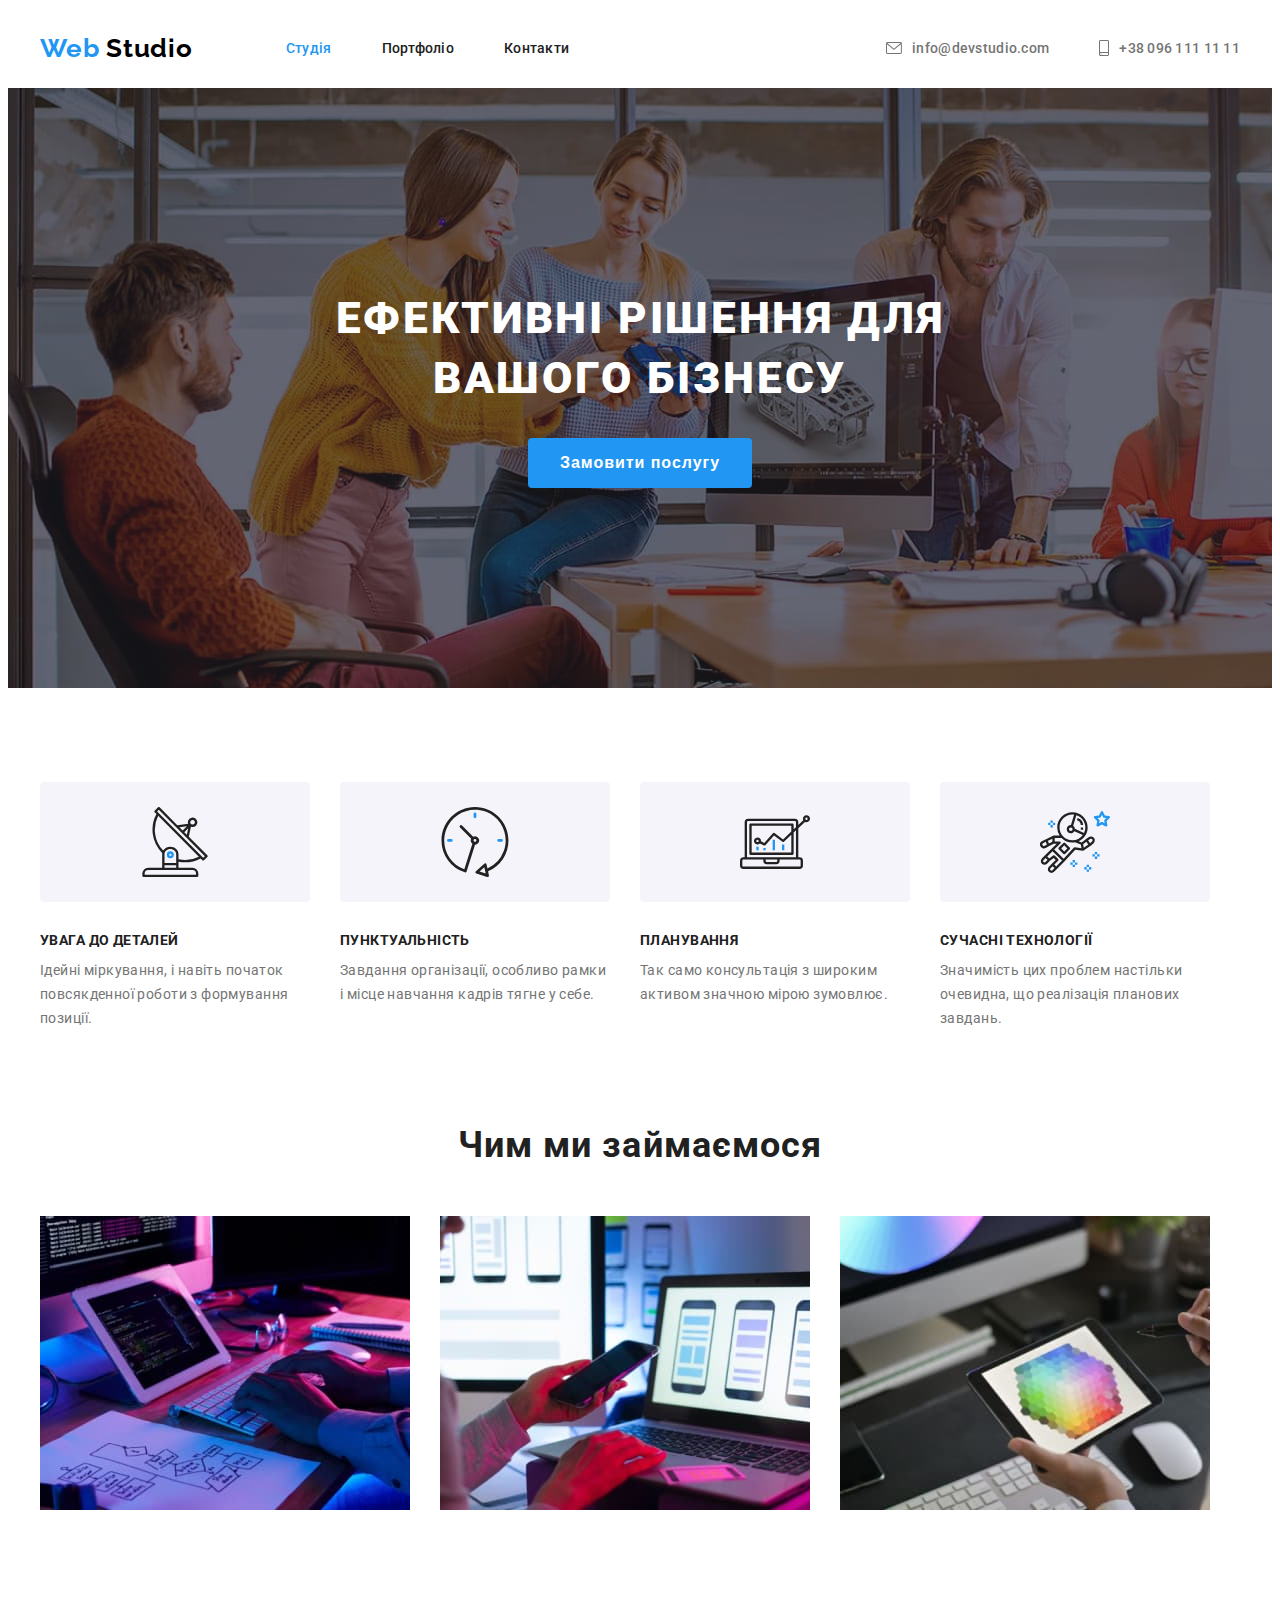
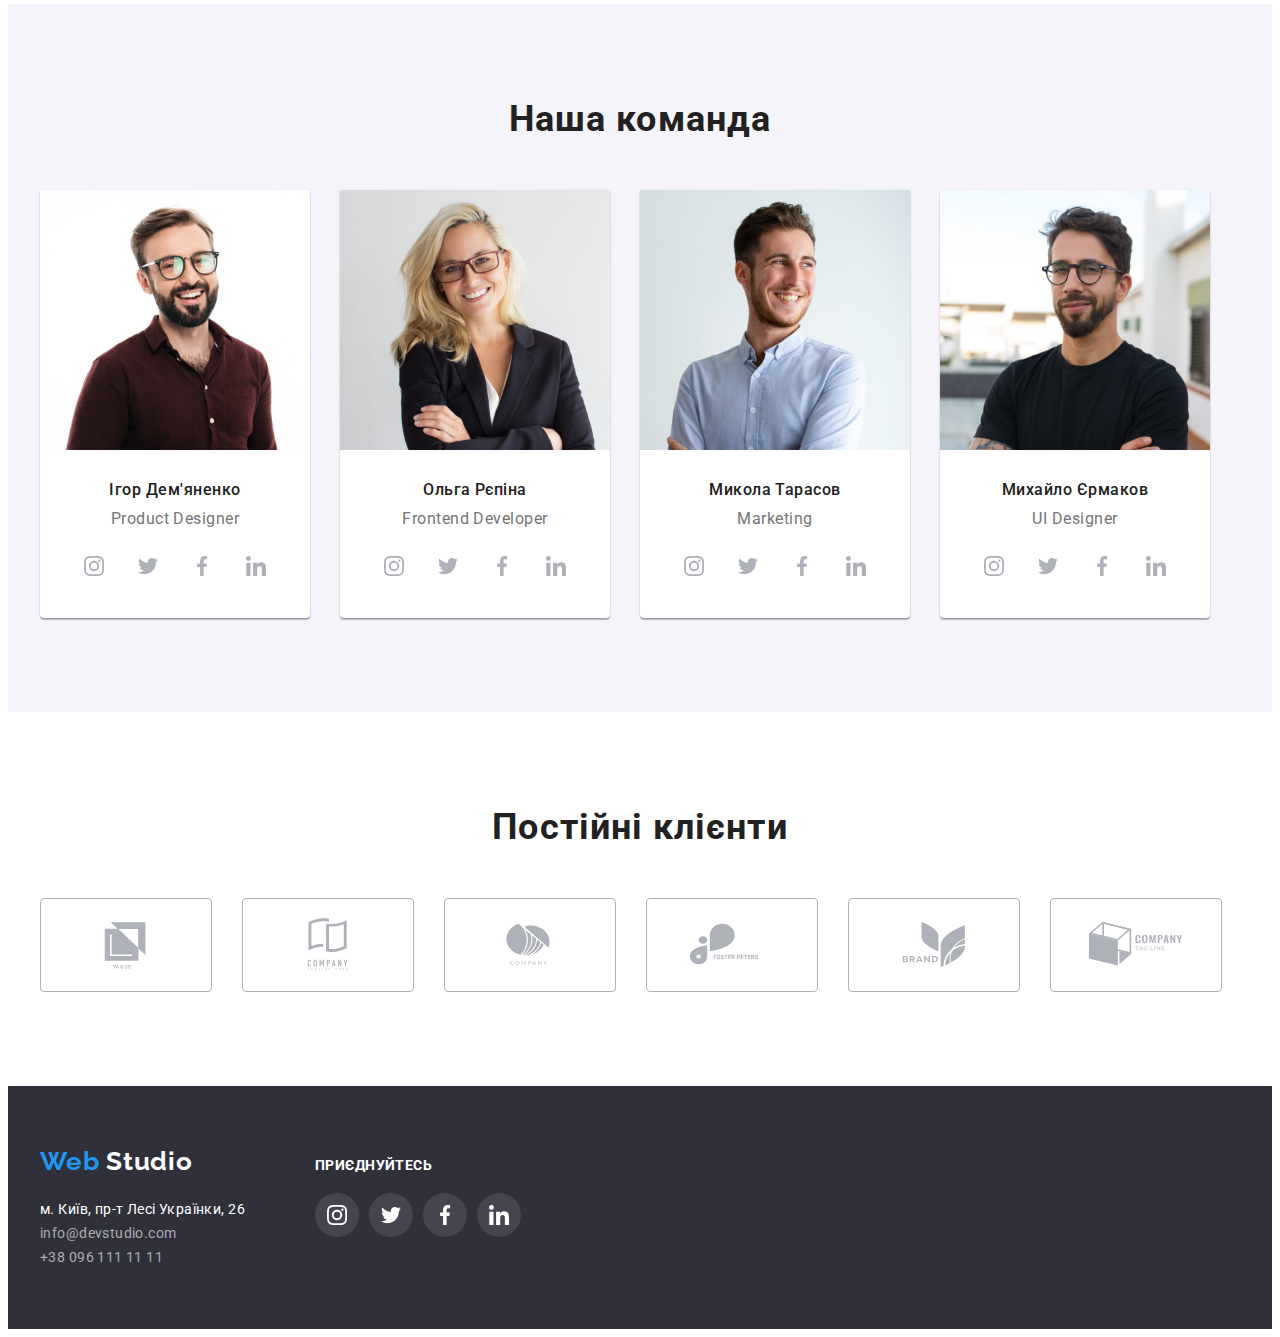
==== commit d7d941fc: "добавление svg иконок для главной страницы" ====
--- a/index.html
+++ b/index.html
@@ -177,7 +177,50 @@
 							<div class="pre-team">
 								<h3 class="team-title">Ігор Дем'яненко</h3>
 								<p lang="en" class="team-text">Product Designer</p>
-							</div>
+								<ul class="social-list list">
+									<li class="social-item list">
+										<a class="social-link link" href="https://www.instagram.com" 
+										aria-label="instagram"
+										target="_blank"
+										rel="noopener noreferrer nofollow">
+											<svg class="social-icons" width="20" height="20">
+												<use href="./images/icons.svg#icon-instagram"></use>
+											</svg>
+										</a>
+									</li>
+									<li class="social-item list">
+										<a class="social-link link" href="https://twitter.com" 
+										aria-label="twitter"
+										target="_blank"
+										rel="noopener noreferrer nofollow">
+											<svg class="social-icons" width="20" height="20">
+												<use href="./images/icons.svg#icon-twitter"></use>
+											</svg>
+										</a>
+									</li>
+									<li class="social-item list">
+										<a class="social-link link" href="https://www.facebook.com" 
+										aria-label="facebook"
+										target="_blank"
+										rel="noopener noreferrer nofollow">
+											<svg class="social-icons" width="20" height="20">
+												<use href="./images/icons.svg#icon-facebook"></use>
+											</svg>
+										</a>
+									</li>
+									<li class="social-item list">
+										<a class="social-link link" href="https://www.linkedin.com" 
+										aria-label="linkedin"
+										target="_blank"
+										rel="noopener noreferrer nofollow">
+											<svg class="social-icons" width="20" height="20">
+												<use href="./images/icons.svg#icon-linkedin"></use>
+											</svg>
+										</a>
+									</li>
+								</ul>
+							</div>
+							
 						</li>
 						<li class="team-card">
 							<img
@@ -189,6 +232,40 @@
 							<div class="pre-team">
 								<h3 class="team-title">Ольга Рєпіна</h3>
 								<p lang="en" class="team-text">Frontend Developer</p>
+								<ul class="social-list list">
+									<li class="social-item list">
+										<a class="social-link link" href="https://www.instagram.com" aria-label="instagram" target="_blank"
+											rel="noopener noreferrer nofollow">
+											<svg class="social-icons" width="20" height="20">
+												<use href="./images/icons.svg#icon-instagram"></use>
+											</svg>
+										</a>
+									</li>
+									<li class="social-item list">
+										<a class="social-link link" href="https://twitter.com" aria-label="twitter" target="_blank"
+											rel="noopener noreferrer nofollow">
+											<svg class="social-icons" width="20" height="20">
+												<use href="./images/icons.svg#icon-twitter"></use>
+											</svg>
+										</a>
+									</li>
+									<li class="social-item list">
+										<a class="social-link link" href="https://www.facebook.com" aria-label="facebook" target="_blank"
+											rel="noopener noreferrer nofollow">
+											<svg class="social-icons" width="20" height="20">
+												<use href="./images/icons.svg#icon-facebook"></use>
+											</svg>
+										</a>
+									</li>
+									<li class="social-item list">
+										<a class="social-link link" href="https://www.linkedin.com" aria-label="linkedin" target="_blank"
+											rel="noopener noreferrer nofollow">
+											<svg class="social-icons" width="20" height="20">
+												<use href="./images/icons.svg#icon-linkedin"></use>
+											</svg>
+										</a>
+									</li>
+								</ul>
 							</div>
 						</li>
 						<li class="team-card">
@@ -201,6 +278,40 @@
 							<div class="pre-team">
 								<h3 class="team-title">Микола Тарасов</h3>
 								<p lang="en" class="team-text">Marketing</p>
+								<ul class="social-list list">
+									<li class="social-item list">
+										<a class="social-link link" href="https://www.instagram.com" aria-label="instagram" target="_blank"
+											rel="noopener noreferrer nofollow">
+											<svg class="social-icons" width="20" height="20">
+												<use href="./images/icons.svg#icon-instagram"></use>
+											</svg>
+										</a>
+									</li>
+									<li class="social-item list">
+										<a class="social-link link" href="https://twitter.com" aria-label="twitter" target="_blank"
+											rel="noopener noreferrer nofollow">
+											<svg class="social-icons" width="20" height="20">
+												<use href="./images/icons.svg#icon-twitter"></use>
+											</svg>
+										</a>
+									</li>
+									<li class="social-item list">
+										<a class="social-link link" href="https://www.facebook.com" aria-label="facebook" target="_blank"
+											rel="noopener noreferrer nofollow">
+											<svg class="social-icons" width="20" height="20">
+												<use href="./images/icons.svg#icon-facebook"></use>
+											</svg>
+										</a>
+									</li>
+									<li class="social-item list">
+										<a class="social-link link" href="https://www.linkedin.com" aria-label="linkedin" target="_blank"
+											rel="noopener noreferrer nofollow">
+											<svg class="social-icons" width="20" height="20">
+												<use href="./images/icons.svg#icon-linkedin"></use>
+											</svg>
+										</a>
+									</li>
+								</ul>
 							</div>
 						</li>
 						<li class="team-card">
@@ -213,47 +324,178 @@
 							<div class="pre-team">
 								<h3 class="team-title">Михайло Єрмаков</h3>
 								<p lang="en" class="team-text">UI Designer</p>
+								<ul class="social-list list">
+									<li class="social-item list">
+										<a class="social-link link" href="https://www.instagram.com" aria-label="instagram" target="_blank"
+											rel="noopener noreferrer nofollow">
+											<svg class="social-icons" width="20" height="20">
+												<use href="./images/icons.svg#icon-instagram"></use>
+											</svg>
+										</a>
+									</li>
+									<li class="social-item list">
+										<a class="social-link link" href="https://twitter.com" aria-label="twitter" target="_blank"
+											rel="noopener noreferrer nofollow">
+											<svg class="social-icons" width="20" height="20">
+												<use href="./images/icons.svg#icon-twitter"></use>
+											</svg>
+										</a>
+									</li>
+									<li class="social-item list">
+										<a class="social-link link" href="https://www.facebook.com" aria-label="facebook" target="_blank"
+											rel="noopener noreferrer nofollow">
+											<svg class="social-icons" width="20" height="20">
+												<use href="./images/icons.svg#icon-facebook"></use>
+											</svg>
+										</a>
+									</li>
+									<li class="social-item list">
+										<a class="social-link link" href="https://www.linkedin.com" aria-label="linkedin" target="_blank"
+											rel="noopener noreferrer nofollow">
+											<svg class="social-icons" width="20" height="20">
+												<use href="./images/icons.svg#icon-linkedin"></use>
+											</svg>
+										</a>
+									</li>
+								</ul>
 							</div>
 						</li>
 					</ul>
 				</div>
 			</section>
 			<section>
-				<h2 class="clients-container">Постійні клієнти</h2>
+				<div class="container client-box">
+					<h2 class="clients-title">Постійні клієнти</h2>
+					<ul class="client-list list">
+						<li class="list">
+							<a href="" class="client-link">
+								<div class="client-container">
+									<svg class="client-icon" width="106" height="60">
+										<use href="./images/icons.svg#icon-logo"></use>
+									</svg>
+								</div>
+							</a>
+						</li>
+						<li>
+							<a href="" class="client-link">
+								<div class="client-container">
+									<svg class="client-icon" width="106" height="60">
+										<use href="./images/icons.svg#icon-logo-2"></use>
+									</svg>
+								</div>
+							</a>
+						</li>
+						<li>
+							<a href="" class="client-link">
+								<div class="client-container">
+									<svg class="client-icon" width="106" height="60">
+										<use href="./images/icons.svg#icon-logo-3"></use>
+									</svg>
+								</div>
+							</a>
+						</li>
+						<li>
+							<a href="" class="client-link">
+								<div class="client-container">
+									<svg class="client-icon" width="106" height="60">
+										<use href="./images/icons.svg#icon-logo-4"></use>
+									</svg>
+								</div>
+							</a>
+						</li>
+						<li>
+							<a href="" class="client-link">
+								<div class="client-container">
+									<svg class="client-icon" width="106" height="60">
+										<use href="./images/icons.svg#icon-logo-5"></use>
+									</svg>
+								</div>
+							</a>
+						</li>
+						<li>
+							<a href="" class="client-link">
+								<div class="client-container">
+									<svg class="client-icon" width="106" height="60">
+										<use href="./images/icons.svg#icon-logo-6"></use>
+									</svg>
+								</div>
+							</a>
+						</li>
+					</ul>
+				</div>
 			</section>
 		</main>
 		<footer>
 			<section class="footer">
-				<div class="container">
-					<h2 class="visually-hidden">Контакти</h2>
-					<a href="/" class="logo-footer link">
-						<span class="logo-accent">Web</span>
-						Studio
-					</a>
-					<address>
-						<ul class="list">
-							<li>
-								<a
-									href="https://goo.gl/maps/sBiAi9W4DkCwo1gM6"
-									target="_blank"
-									rel="noopener noreferrer nofollow"
-									class="link footer-address"
-								>
-									м. Київ, пр-т Лесі Українки, 26
+				<div class="container footer-group">
+					<div class="footer-contacts">
+						<h2 class="visually-hidden">Контакти</h2>
+						<a href="/" class="logo-footer link">
+							<span class="logo-accent">Web</span>
+							Studio
+						</a>
+						<address>
+							<ul class="list">
+								<li>
+									<a
+										href="https://goo.gl/maps/sBiAi9W4DkCwo1gM6"
+										target="_blank"
+										rel="noopener noreferrer nofollow"
+										class="link footer-address"
+									>
+										м. Київ, пр-т Лесі Українки, 26
+									</a>
+								</li>
+								<li>
+									<a href="mailto:info@devstudio.com" class="link footer-contact">
+										info@devstudio.com
+									</a>
+								</li>
+								<li>
+									<a href="tel:+380961111111" class="link footer-contact">
+										+38 096 111 11 11
+									</a>
+								</li>
+							</ul>
+						</address>
+					</div>
+					<div class="social-footer">
+						<h2 class="footer-title">Приєднуйтесь</h2>
+						<ul class="social-list list">
+							<li class="item-footer">
+								<a class="link-footer link" href="https://www.instagram.com" aria-label="instagram" target="_blank"
+								   rel="noopener noreferrer nofollow">
+									<svg class="icons-footer" width="20" height="20">
+										<use href="./images/icons.svg#icon-instagram"></use>
+									</svg>
 								</a>
 							</li>
-							<li>
-								<a href="mailto:info@devstudio.com" class="link footer-contact">
-									info@devstudio.com
+							<li class="item-footer">
+								<a class="link-footer link" href="https://twitter.com" aria-label="twitter" target="_blank"
+									rel="noopener noreferrer nofollow">
+									<svg class="icons-footer" width="20" height="20">
+										<use href="./images/icons.svg#icon-twitter"></use>
+									</svg>
 								</a>
 							</li>
-							<li>
-								<a href="tel:+380961111111" class="link footer-contact">
-									+38 096 111 11 11
+							<li class="item-footer">
+								<a class="link-footer link" href="https://www.facebook.com" aria-label="facebook" target="_blank"
+									rel="noopener noreferrer nofollow">
+									<svg class="icons-footer" width="20" height="20">
+										<use href="./images/icons.svg#icon-facebook"></use>
+									</svg>
 								</a>
 							</li>
+							<li class="item-footer">
+								<a class="link-footer link" href="https://www.linkedin.com" aria-label="linkedin" target="_blank"
+									rel="noopener noreferrer nofollow">
+									<svg class="icons-footer" width="20" height="20">
+										<use href="./images/icons.svg#icon-linkedin"></use>
+									</svg>
+								</a>
+							</li>
 						</ul>
-					</address>
+					</div>
 				</div>
 			</section>
 		</footer>
--- a/css/style.css
+++ b/css/style.css
@@ -7,6 +7,11 @@
     --btn-filter-color: #F5F4FA;
     --color-btn-filter-accent: #ffffff;
     --hero-btn-active-color: #188CE8;
+    --social-icon-color: #AFB1B8;
+    --social-icon-color-accent: #ffffff;
+    --bg-icon-footer: rgba(255, 255, 255, 0.1);
+    --social-icon-footer: #ffffff;
+    --client-icon-color: #AFB1B8;
     --indent: 30px;
     --items: 3;
 }
@@ -237,8 +242,6 @@
 }
 
 
-
-
 .advantage-title {
         font-weight: 700;
         font-size: 14px;
@@ -308,6 +311,7 @@
 }
 
 .team-text {
+        margin-bottom: 16px;
         font-size: 16px;
         line-height: calc(19/16);
         text-align: center;
@@ -332,21 +336,99 @@
     background-color: #ffffff;
 }
 
-
-.clients-container {
-
+.social-list {
+    display: flex;
+    justify-content: center;
+    align-items: center;
+    gap: 10px;
+}
+
+.social-link {
+    display: flex;
+    justify-content: center;
+    align-items: center;
+    width: 44px;
+    height: 44px;
+    border-radius: 50%;
+    background-color: var(--color-btn-filter-accent);
+    color: var(--social-icon-color);
+}
+
+.social-icons {
+    fill: currentColor;
+}
+
+.social-link:hover,
+.social-link:focus {
+    background-color: var(--color-accent);
+    color: var(--social-icon-color-accent);
+}
+
+
+
+
+/*--------Clients-------*/
+
+.client-box {
+    padding-top: 94px;
+    padding-bottom: 94px;
+}
+
+.clients-title {
+        display: block;
         font-weight: 700;
         font-size: 36px;
         line-height: calc(42/36);
         text-align: center;
         letter-spacing: 0.03em;
-
-        padding-top: 94px;
-        padding-bottom: 94px;
+        margin-bottom: 50px;
+
+        
     
         color: var(--text-color-main);
 }
 
+.clien-list {
+    
+    justify-content: center;
+}
+
+.client-link {
+    color: var(--client-icon-color);
+}
+
+.client-container {
+    display: flex;
+    width: 170px;
+    height: 92px;
+    justify-content: center;
+    align-items: center;
+    border: 1px solid var(--client-icon-color);
+    border-radius: 4px;
+
+}
+
+.client-list {
+    display: flex;
+    gap: 30px;
+}
+
+
+.client-icon {
+    fill: currentColor;
+}
+
+.client-container:hover,
+.client-container:focus {
+    border-color: var(--color-accent);
+}
+
+.client-link:hover,
+.client-link:focus {
+    color: var(--color-accent);
+}
+
+/*--------Footer---------*/
 
 .logo-footer {
     display: inline-block;
@@ -396,6 +478,53 @@
 .footer-address:hover,
 .footer-address:focus {
     color: var(--color-accent);
+}
+
+.footer-group {
+    display: flex;
+}
+
+.social-footer {
+    display: block;
+    align-items: center;
+    width: 206px;
+    margin-left: 70px;
+}
+
+.link-footer {
+    display: flex;
+    align-items: center;
+    justify-content: center;
+    width: 44px;
+    height: 44px;
+    border-radius: 50%;
+    background-color: var(--bg-icon-footer);
+    
+}
+
+.link-footer:hover,
+.link-footer:focus {
+    background-color: var(--color-accent);
+}
+
+.icons-footer {
+    fill: var(--social-icon-footer);
+}
+
+.footer-title {
+    font-weight: 700;
+    font-size: 14px;
+    line-height: calc(16/14);
+    letter-spacing: 0.03em;
+    text-transform: uppercase;
+    text-align: left;
+    margin-bottom: 20px;
+    color: var(--text-color-third);
+}
+
+.footer-group {
+    display: flex;
+    align-items: baseline;
 }
 
 /*---------Portfolio---------*/
@@ -455,3 +584,5 @@
 
 
 
+
+
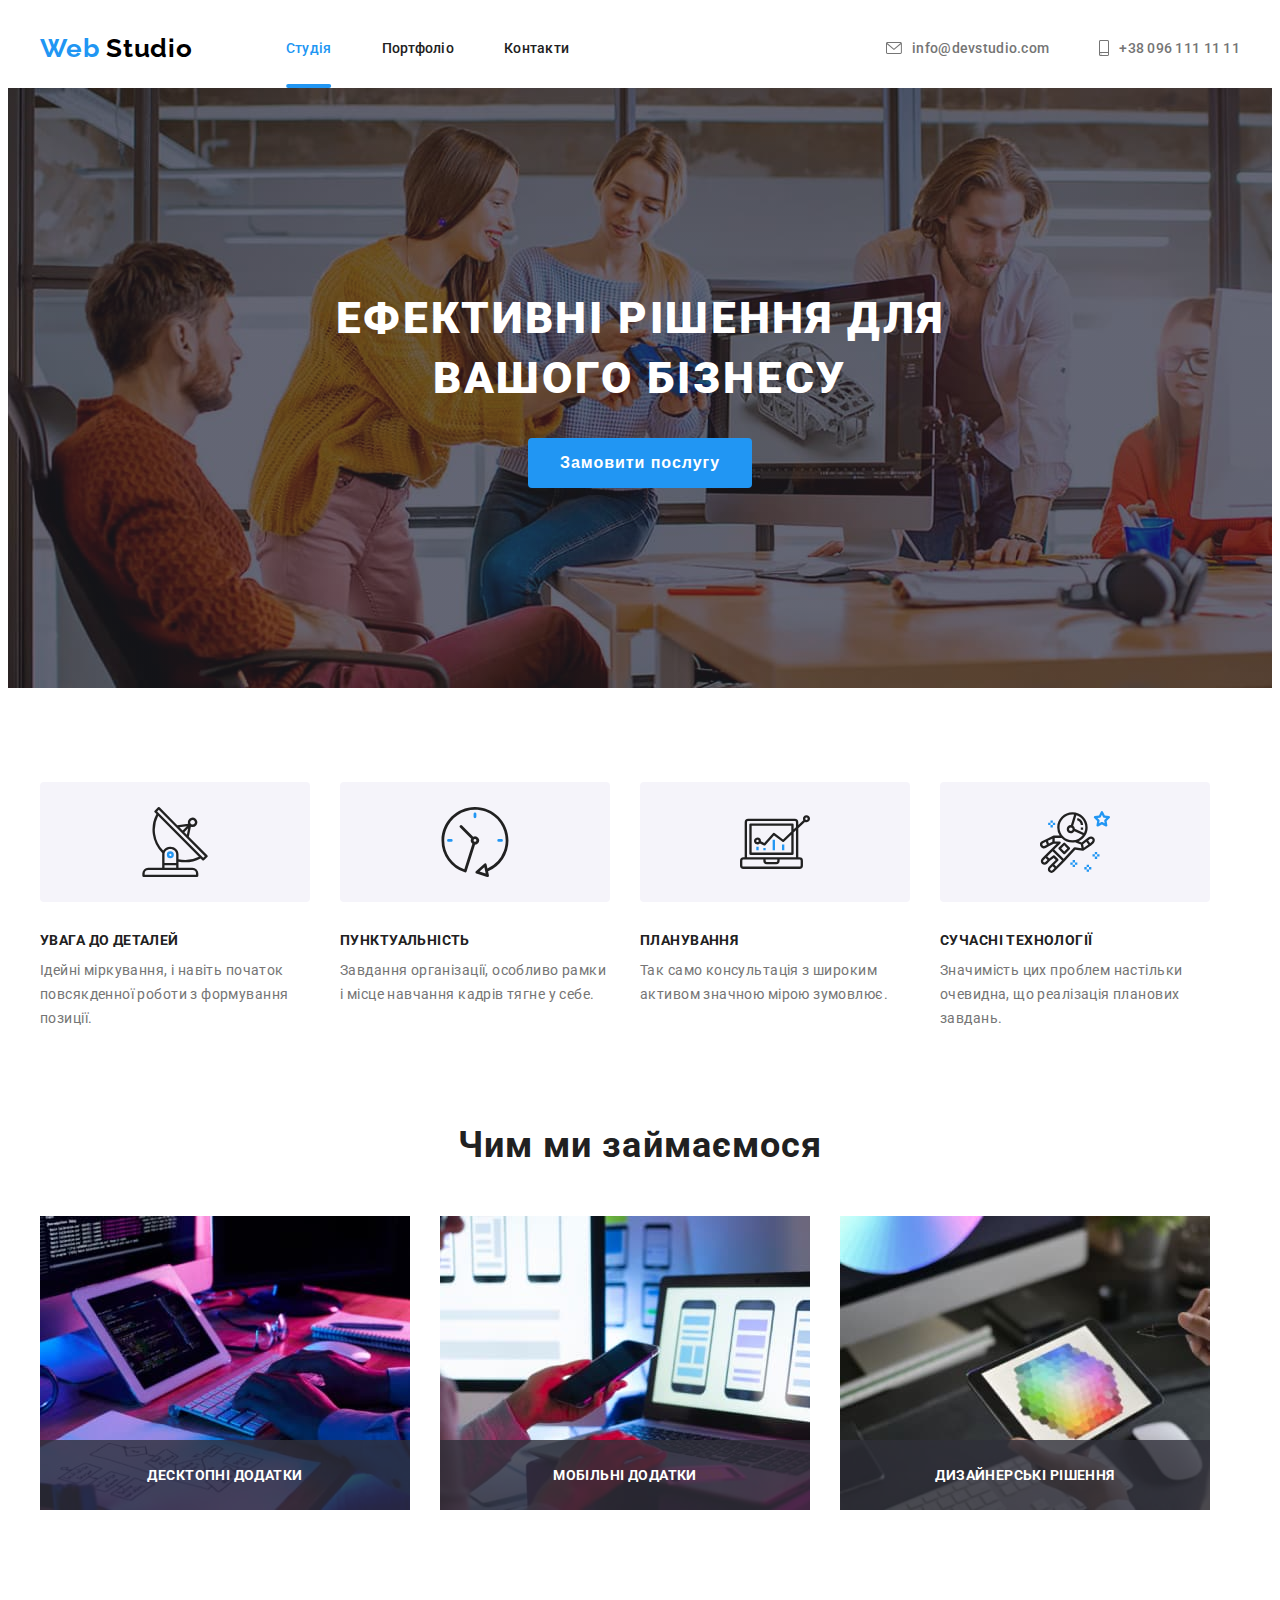
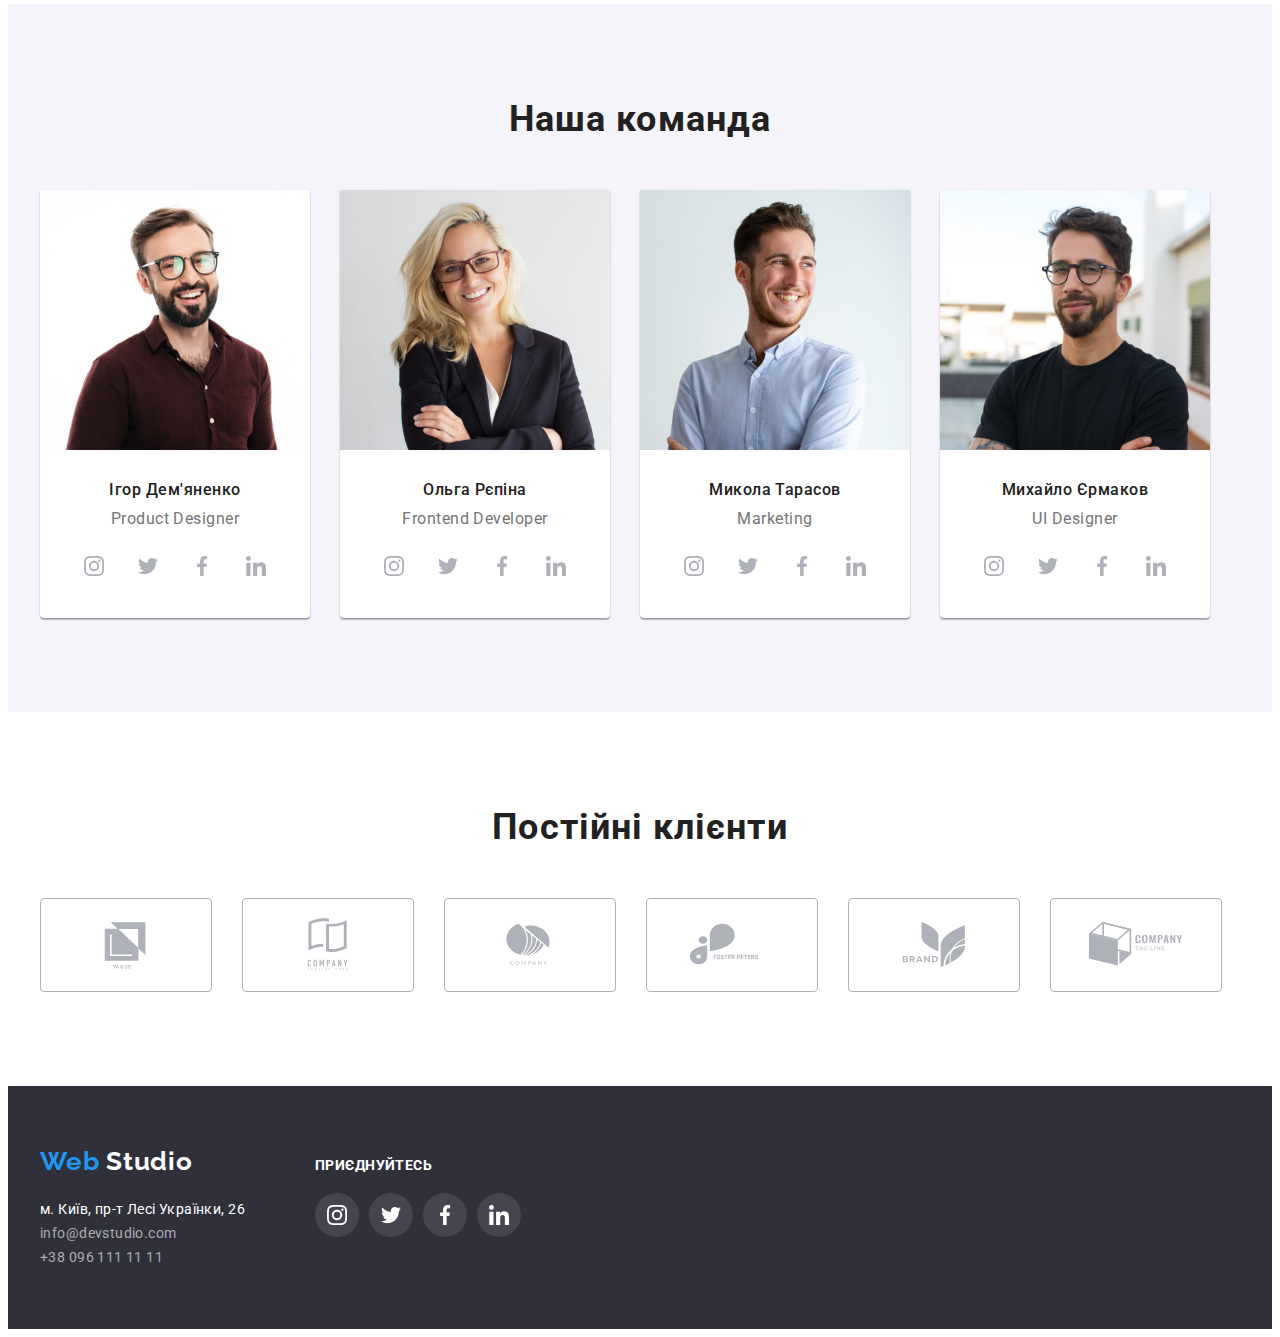
==== commit 53d94bf2: "добавление transition и modal" ====
--- a/index.html
+++ b/index.html
@@ -44,11 +44,12 @@
 					</nav>
 					<ul class="header-contact list">
 						<li class="nav-link">
-							<a href="mailto:info@devstudio.com" class="link contact-header"><svg class="header-mail" width="16" height="12">
-								<use href="./images/icons.svg#icon-envelope"></use>
-							</svg>
-							info@devstudio.com
-						</a>
+							<a href="mailto:info@devstudio.com" class="link contact-header">
+								<svg class="header-mail" width="16" height="12">
+									<use href="./images/icons.svg#icon-envelope"></use>
+								</svg>
+								info@devstudio.com
+							</a>
 						</li>
 						<li class="nav-link">
 							<a href="tel:+380961111111" class="link contact-header">
@@ -70,15 +71,14 @@
 							<h1 class="hero-title">Ефективні рішення для вашого бізнесу</h1>
 						</li>
 						<li>
-							<a href="">
-								<button type="button" class="hero-btn">Замовити послугу</button>
-							</a>
+							<button type="button" class="hero-btn" data-modal-open>
+								Замовити послугу
+							</button>
 						</li>
 					</ul>
 				</div>
 			</section>
 			<section class="advantage">
-				
 				<h2 class="visually-hidden">Наші Переваги</h2>
 				<div class="adv-container container">
 					<ul class="list advantage">
@@ -137,28 +137,43 @@
 					<h2 class="section-title">Чим ми займаємося</h2>
 					<ul class="work-list list">
 						<li class="item">
-							<img
-								src="./images/img-1.jpg"
-								alt="Фото робіт"
-								width="370"
-								height="294"
-							/>
+							<div class="work-item">
+								<img
+									src="./images/img-1.jpg"
+									alt="Фото робіт"
+									width="370"
+									height="294"
+								/>
+								<div class="work-overlay">
+									<p class="work-text">Десктопні додатки</p>
+								</div>
+							</div>
 						</li>
 						<li class="item">
+							<div class="work-item">
 							<img
 								src="./images/img-2.jpg"
 								alt="Фото робіт"
 								width="370"
 								height="294"
 							/>
+								<div class="work-overlay">
+									<p class="work-text">Мобільні додатки</p>
+								</div>
+							</div>
 						</li>
 						<li class="item">
-							<img
-								src="./images/img-3.jpg"
-								alt="Фото робіт"
-								width="370"
-								height="294"
-							/>
+							<div class="work-item">
+								<img
+									src="./images/img-3.jpg"
+									alt="Фото робіт"
+									width="370"
+									height="294"
+								/>
+								<div class="work-overlay">
+									<p class="work-text">Дизайнерські рішення</p>
+								</div>
+							</div>
 						</li>
 					</ul>
 				</div>
@@ -179,40 +194,52 @@
 								<p lang="en" class="team-text">Product Designer</p>
 								<ul class="social-list list">
 									<li class="social-item list">
-										<a class="social-link link" href="https://www.instagram.com" 
-										aria-label="instagram"
-										target="_blank"
-										rel="noopener noreferrer nofollow">
+										<a
+											class="social-link link"
+											href="https://www.instagram.com"
+											aria-label="instagram"
+											target="_blank"
+											rel="noopener noreferrer nofollow"
+										>
 											<svg class="social-icons" width="20" height="20">
 												<use href="./images/icons.svg#icon-instagram"></use>
 											</svg>
 										</a>
 									</li>
 									<li class="social-item list">
-										<a class="social-link link" href="https://twitter.com" 
-										aria-label="twitter"
-										target="_blank"
-										rel="noopener noreferrer nofollow">
+										<a
+											class="social-link link"
+											href="https://twitter.com"
+											aria-label="twitter"
+											target="_blank"
+											rel="noopener noreferrer nofollow"
+										>
 											<svg class="social-icons" width="20" height="20">
 												<use href="./images/icons.svg#icon-twitter"></use>
 											</svg>
 										</a>
 									</li>
 									<li class="social-item list">
-										<a class="social-link link" href="https://www.facebook.com" 
-										aria-label="facebook"
-										target="_blank"
-										rel="noopener noreferrer nofollow">
+										<a
+											class="social-link link"
+											href="https://www.facebook.com"
+											aria-label="facebook"
+											target="_blank"
+											rel="noopener noreferrer nofollow"
+										>
 											<svg class="social-icons" width="20" height="20">
 												<use href="./images/icons.svg#icon-facebook"></use>
 											</svg>
 										</a>
 									</li>
 									<li class="social-item list">
-										<a class="social-link link" href="https://www.linkedin.com" 
-										aria-label="linkedin"
-										target="_blank"
-										rel="noopener noreferrer nofollow">
+										<a
+											class="social-link link"
+											href="https://www.linkedin.com"
+											aria-label="linkedin"
+											target="_blank"
+											rel="noopener noreferrer nofollow"
+										>
 											<svg class="social-icons" width="20" height="20">
 												<use href="./images/icons.svg#icon-linkedin"></use>
 											</svg>
@@ -220,7 +247,6 @@
 									</li>
 								</ul>
 							</div>
-							
 						</li>
 						<li class="team-card">
 							<img
@@ -234,32 +260,52 @@
 								<p lang="en" class="team-text">Frontend Developer</p>
 								<ul class="social-list list">
 									<li class="social-item list">
-										<a class="social-link link" href="https://www.instagram.com" aria-label="instagram" target="_blank"
-											rel="noopener noreferrer nofollow">
+										<a
+											class="social-link link"
+											href="https://www.instagram.com"
+											aria-label="instagram"
+											target="_blank"
+											rel="noopener noreferrer nofollow"
+										>
 											<svg class="social-icons" width="20" height="20">
 												<use href="./images/icons.svg#icon-instagram"></use>
 											</svg>
 										</a>
 									</li>
 									<li class="social-item list">
-										<a class="social-link link" href="https://twitter.com" aria-label="twitter" target="_blank"
-											rel="noopener noreferrer nofollow">
+										<a
+											class="social-link link"
+											href="https://twitter.com"
+											aria-label="twitter"
+											target="_blank"
+											rel="noopener noreferrer nofollow"
+										>
 											<svg class="social-icons" width="20" height="20">
 												<use href="./images/icons.svg#icon-twitter"></use>
 											</svg>
 										</a>
 									</li>
 									<li class="social-item list">
-										<a class="social-link link" href="https://www.facebook.com" aria-label="facebook" target="_blank"
-											rel="noopener noreferrer nofollow">
+										<a
+											class="social-link link"
+											href="https://www.facebook.com"
+											aria-label="facebook"
+											target="_blank"
+											rel="noopener noreferrer nofollow"
+										>
 											<svg class="social-icons" width="20" height="20">
 												<use href="./images/icons.svg#icon-facebook"></use>
 											</svg>
 										</a>
 									</li>
 									<li class="social-item list">
-										<a class="social-link link" href="https://www.linkedin.com" aria-label="linkedin" target="_blank"
-											rel="noopener noreferrer nofollow">
+										<a
+											class="social-link link"
+											href="https://www.linkedin.com"
+											aria-label="linkedin"
+											target="_blank"
+											rel="noopener noreferrer nofollow"
+										>
 											<svg class="social-icons" width="20" height="20">
 												<use href="./images/icons.svg#icon-linkedin"></use>
 											</svg>
@@ -280,32 +326,52 @@
 								<p lang="en" class="team-text">Marketing</p>
 								<ul class="social-list list">
 									<li class="social-item list">
-										<a class="social-link link" href="https://www.instagram.com" aria-label="instagram" target="_blank"
-											rel="noopener noreferrer nofollow">
+										<a
+											class="social-link link"
+											href="https://www.instagram.com"
+											aria-label="instagram"
+											target="_blank"
+											rel="noopener noreferrer nofollow"
+										>
 											<svg class="social-icons" width="20" height="20">
 												<use href="./images/icons.svg#icon-instagram"></use>
 											</svg>
 										</a>
 									</li>
 									<li class="social-item list">
-										<a class="social-link link" href="https://twitter.com" aria-label="twitter" target="_blank"
-											rel="noopener noreferrer nofollow">
+										<a
+											class="social-link link"
+											href="https://twitter.com"
+											aria-label="twitter"
+											target="_blank"
+											rel="noopener noreferrer nofollow"
+										>
 											<svg class="social-icons" width="20" height="20">
 												<use href="./images/icons.svg#icon-twitter"></use>
 											</svg>
 										</a>
 									</li>
 									<li class="social-item list">
-										<a class="social-link link" href="https://www.facebook.com" aria-label="facebook" target="_blank"
-											rel="noopener noreferrer nofollow">
+										<a
+											class="social-link link"
+											href="https://www.facebook.com"
+											aria-label="facebook"
+											target="_blank"
+											rel="noopener noreferrer nofollow"
+										>
 											<svg class="social-icons" width="20" height="20">
 												<use href="./images/icons.svg#icon-facebook"></use>
 											</svg>
 										</a>
 									</li>
 									<li class="social-item list">
-										<a class="social-link link" href="https://www.linkedin.com" aria-label="linkedin" target="_blank"
-											rel="noopener noreferrer nofollow">
+										<a
+											class="social-link link"
+											href="https://www.linkedin.com"
+											aria-label="linkedin"
+											target="_blank"
+											rel="noopener noreferrer nofollow"
+										>
 											<svg class="social-icons" width="20" height="20">
 												<use href="./images/icons.svg#icon-linkedin"></use>
 											</svg>
@@ -326,32 +392,52 @@
 								<p lang="en" class="team-text">UI Designer</p>
 								<ul class="social-list list">
 									<li class="social-item list">
-										<a class="social-link link" href="https://www.instagram.com" aria-label="instagram" target="_blank"
-											rel="noopener noreferrer nofollow">
+										<a
+											class="social-link link"
+											href="https://www.instagram.com"
+											aria-label="instagram"
+											target="_blank"
+											rel="noopener noreferrer nofollow"
+										>
 											<svg class="social-icons" width="20" height="20">
 												<use href="./images/icons.svg#icon-instagram"></use>
 											</svg>
 										</a>
 									</li>
 									<li class="social-item list">
-										<a class="social-link link" href="https://twitter.com" aria-label="twitter" target="_blank"
-											rel="noopener noreferrer nofollow">
+										<a
+											class="social-link link"
+											href="https://twitter.com"
+											aria-label="twitter"
+											target="_blank"
+											rel="noopener noreferrer nofollow"
+										>
 											<svg class="social-icons" width="20" height="20">
 												<use href="./images/icons.svg#icon-twitter"></use>
 											</svg>
 										</a>
 									</li>
 									<li class="social-item list">
-										<a class="social-link link" href="https://www.facebook.com" aria-label="facebook" target="_blank"
-											rel="noopener noreferrer nofollow">
+										<a
+											class="social-link link"
+											href="https://www.facebook.com"
+											aria-label="facebook"
+											target="_blank"
+											rel="noopener noreferrer nofollow"
+										>
 											<svg class="social-icons" width="20" height="20">
 												<use href="./images/icons.svg#icon-facebook"></use>
 											</svg>
 										</a>
 									</li>
 									<li class="social-item list">
-										<a class="social-link link" href="https://www.linkedin.com" aria-label="linkedin" target="_blank"
-											rel="noopener noreferrer nofollow">
+										<a
+											class="social-link link"
+											href="https://www.linkedin.com"
+											aria-label="linkedin"
+											target="_blank"
+											rel="noopener noreferrer nofollow"
+										>
 											<svg class="social-icons" width="20" height="20">
 												<use href="./images/icons.svg#icon-linkedin"></use>
 											</svg>
@@ -447,7 +533,10 @@
 									</a>
 								</li>
 								<li>
-									<a href="mailto:info@devstudio.com" class="link footer-contact">
+									<a
+										href="mailto:info@devstudio.com"
+										class="link footer-contact"
+									>
 										info@devstudio.com
 									</a>
 								</li>
@@ -463,32 +552,52 @@
 						<h2 class="footer-title">Приєднуйтесь</h2>
 						<ul class="social-list list">
 							<li class="item-footer">
-								<a class="link-footer link" href="https://www.instagram.com" aria-label="instagram" target="_blank"
-								   rel="noopener noreferrer nofollow">
+								<a
+									class="link-footer link"
+									href="https://www.instagram.com"
+									aria-label="instagram"
+									target="_blank"
+									rel="noopener noreferrer nofollow"
+								>
 									<svg class="icons-footer" width="20" height="20">
 										<use href="./images/icons.svg#icon-instagram"></use>
 									</svg>
 								</a>
 							</li>
 							<li class="item-footer">
-								<a class="link-footer link" href="https://twitter.com" aria-label="twitter" target="_blank"
-									rel="noopener noreferrer nofollow">
+								<a
+									class="link-footer link"
+									href="https://twitter.com"
+									aria-label="twitter"
+									target="_blank"
+									rel="noopener noreferrer nofollow"
+								>
 									<svg class="icons-footer" width="20" height="20">
 										<use href="./images/icons.svg#icon-twitter"></use>
 									</svg>
 								</a>
 							</li>
 							<li class="item-footer">
-								<a class="link-footer link" href="https://www.facebook.com" aria-label="facebook" target="_blank"
-									rel="noopener noreferrer nofollow">
+								<a
+									class="link-footer link"
+									href="https://www.facebook.com"
+									aria-label="facebook"
+									target="_blank"
+									rel="noopener noreferrer nofollow"
+								>
 									<svg class="icons-footer" width="20" height="20">
 										<use href="./images/icons.svg#icon-facebook"></use>
 									</svg>
 								</a>
 							</li>
 							<li class="item-footer">
-								<a class="link-footer link" href="https://www.linkedin.com" aria-label="linkedin" target="_blank"
-									rel="noopener noreferrer nofollow">
+								<a
+									class="link-footer link"
+									href="https://www.linkedin.com"
+									aria-label="linkedin"
+									target="_blank"
+									rel="noopener noreferrer nofollow"
+								>
 									<svg class="icons-footer" width="20" height="20">
 										<use href="./images/icons.svg#icon-linkedin"></use>
 									</svg>
@@ -499,5 +608,15 @@
 				</div>
 			</section>
 		</footer>
+		<div class="backdrop is-hidden" data-modal>
+			<div class="modal">
+				<button class="btn-close" data-modal-close>
+					<svg class="icon-close" width="18px" height="18px">
+						<use href="./images/icons.svg#icon-close"></use>
+					</svg>
+				</button>
+			</div>
+		</div>
+		<script src="./js/modal.js"></script>
 	</body>
 </html>
--- a/css/style.css
+++ b/css/style.css
@@ -1,588 +1,745 @@
-:root{
-    --text-color-main: #212121;
-    --color-accent: #2196F3;
-    --text-color-secondary: #757575;
-    --background-hero-footer: #2F303A;
-    --text-color-third: #ffffff;
-    --btn-filter-color: #F5F4FA;
-    --color-btn-filter-accent: #ffffff;
-    --hero-btn-active-color: #188CE8;
-    --social-icon-color: #AFB1B8;
-    --social-icon-color-accent: #ffffff;
-    --bg-icon-footer: rgba(255, 255, 255, 0.1);
-    --social-icon-footer: #ffffff;
-    --client-icon-color: #AFB1B8;
-    --indent: 30px;
-    --items: 3;
-}
-
+:root {
+	--text-color-main: #212121;
+	--color-accent: #2196f3;
+	--text-color-secondary: #757575;
+	--background-hero-footer: #2f303a;
+	--text-color-third: #ffffff;
+	--btn-filter-color: #f5f4fa;
+	--color-btn-filter-accent: #ffffff;
+	--hero-btn-active-color: #188ce8;
+	--social-icon-color: #afb1b8;
+	--social-icon-color-accent: #ffffff;
+	--bg-icon-footer: rgba(255, 255, 255, 0.1);
+	--social-icon-footer: #ffffff;
+	--client-icon-color: #afb1b8;
+	--indent: 30px;
+	--items: 3;
+	--anim-main: 250ms cubic-bezier(0.4, 0, 0.2, 1);
+	--color-mdl-window: #ffffff;
+}
 
 body {
-    font-family: "roboto", sans-serif;
-    font-style: normal;
-    font-size: 14px;
-    background-color: #ffffff;
-}
-
-
-h1,h2,h3,h4,h5,h6,p {
-    margin: 0px;
-}
-
+	font-family: "roboto", sans-serif;
+	font-style: normal;
+	font-size: 14px;
+	background-color: #ffffff;
+}
+
+h1,
+h2,
+h3,
+h4,
+h5,
+h6,
+p {
+	margin: 0px;
+}
 
 img {
-    display: block;
-}
-
+	display: block;
+}
 
 .list {
-    padding: 0px;
-    margin: 0px;
-    list-style: none;
+	padding: 0px;
+	margin: 0px;
+	list-style: none;
 }
 
 .container {
-    width: 1200px;
-    margin-left: auto;
-    margin-right: auto;
-    padding-left: 15px;
-    padding-right: 15px;
+	width: 1200px;
+	margin-left: auto;
+	margin-right: auto;
+	padding-left: 15px;
+	padding-right: 15px;
 }
 
 .visually-hidden {
-    position: absolute;
-    white-space: nowrap;
-    width: 1px;
-    height: 1px;
-    overflow: hidden;
-    border: 0;
-    padding: 0;
-    clip: rect(0 0 0 0);
-    clip-path: inset(50%);
-    margin: -1px;
-}
-
-.card-set {
-    display: flex;
-    flex-wrap: wrap;
-    gap: var(--indent);
-}
-
-.card-set-item {
-    flex-basis: calc((100% - var(--indent) * (var(--items) - 1)) / (var(--items)));
+	position: absolute;
+	white-space: nowrap;
+	width: 1px;
+	height: 1px;
+	overflow: hidden;
+	border: 0;
+	padding: 0;
+	clip: rect(0 0 0 0);
+	clip-path: inset(50%);
+	margin: -1px;
 }
 
 /* Главная страница */
 
-
 .nav-container {
-    display: flex;
-    align-items: center;
+	display: flex;
+	align-items: center;
 }
 
 .link {
-    text-decoration: none;
+	text-decoration: none;
 }
 
 .logo-header {
-    display: inline-block;
-    font-family: 'Raleway', sans-serif;
-        font-style: normal;
-        font-weight: 700;
-        font-size: 26px;
-        line-height: calc(31/26);
-        letter-spacing: 0.03em;
-        text-decoration: none;
-        color: #000000;
-        
+	display: inline-block;
+	font-family: "Raleway", sans-serif;
+	font-style: normal;
+	font-weight: 700;
+	font-size: 26px;
+	line-height: calc(31 / 26);
+	letter-spacing: 0.03em;
+	text-decoration: none;
+	color: #000000;
 }
 
 .nav-header {
-    display: flex;
-    align-items: center;
+	display: flex;
+	align-items: center;
 }
 
 .site-nav.list {
-    display: flex;
-    margin-left: 93px;
-    gap: 50px;
+	display: flex;
+	margin-left: 93px;
+	gap: 50px;
 }
 
 .nav-link {
-    display: block;
-    padding: 32px 0px;
+	display: block;
+	padding: 32px 0px;
 }
 
 .header-contact {
-    display: flex;
-    margin-left: auto;
-    gap: 50px;
+	display: flex;
+	margin-left: auto;
+	gap: 50px;
 }
 
 .logo-accent {
-    color: var(--color-accent);
+	color: var(--color-accent);
 }
 
 .link.nav {
-        font-weight: 500;
-        line-height: calc(16/14);
-        letter-spacing: 0.02em;
-        color: var(--text-color-main)
+	position: relative;
+	padding-top: 32px;
+	padding-bottom: 32px;
+	font-weight: 500;
+	line-height: calc(16 / 14);
+	letter-spacing: 0.02em;
+	color: var(--text-color-main);
+
+	transition: color var(--anim-main);
 }
 
 .nav.current {
-    color: var(--color-accent);
+	color: var(--color-accent);
 }
 
 .link.nav:hover,
 .link.nav:focus {
-    color: var(--color-accent);
+	color: var(--color-accent);
+}
+
+.link.nav.current::after {
+	content: "";
+	display: block;
+	position: absolute;
+	width: 100%;
+	height: 4px;
+	border-radius: 2px;
+	transform: translateX(-50%);
+	left: 50%;
+	bottom: 0;
+
+	background-color: var(--color-accent);
 }
 
 .link.contact-header {
-        display: flex;
-        align-items: center;
-        gap: 10px;
-        font-weight: 500;
-        line-height: calc(16/14);
-        letter-spacing: 0.02em;
-    
-        color: var(--text-color-secondary)
+	display: flex;
+	align-items: center;
+	gap: 10px;
+	font-weight: 500;
+	line-height: calc(16 / 14);
+	letter-spacing: 0.02em;
+
+	color: var(--text-color-secondary);
+
+	transition: color var(--anim-main);
 }
 
 .header-mail {
-    fill: currentColor;
+	fill: currentColor;
 }
 
 .header-phone {
-    fill: currentColor;
+	fill: currentColor;
 }
 
 .link.contact-header:hover,
 .link.contact-header:focus {
-    color: var(--color-accent);
-}
-
-
+	color: var(--color-accent);
+}
 
 /*--------Hero--------*/
 
 .hero {
-    max-width: 1600px;
-    padding-top: 200px;
-    padding-bottom: 200px;
-    margin: 0 auto;
-    text-align: center;
-    background-image: linear-gradient(rgba(47, 48, 58, 0.4), rgba(47, 48, 58, 0.4)), url(../images/hero-img.jpg);
-    background-color: var(--background-hero-footer)
+	max-width: 1600px;
+	padding-top: 200px;
+	padding-bottom: 200px;
+	margin: 0 auto;
+	text-align: center;
+	background-image: linear-gradient(
+			rgba(47, 48, 58, 0.4),
+			rgba(47, 48, 58, 0.4)
+		),
+		url(../images/hero-img.jpg);
+	background-color: var(--background-hero-footer);
 }
 
 .hero-title {
-        font-weight: 900;
-        font-size: 44px;
-        line-height: calc(60/44);
-        text-align: center;
-        letter-spacing: 0.06em;
-        text-transform: uppercase;
-        width: 696px;
-        margin-left: auto;
-        margin-right: auto;
-        margin-bottom: 30px;
-    
-        color: var(--text-color-third);
+	font-weight: 900;
+	font-size: 44px;
+	line-height: calc(60 / 44);
+	text-align: center;
+	letter-spacing: 0.06em;
+	text-transform: uppercase;
+	width: 696px;
+	margin-left: auto;
+	margin-right: auto;
+	margin-bottom: 30px;
+
+	color: var(--text-color-third);
 }
 
 .hero-btn {
-    background-color: var(--color-accent);
-    border: 0;
-        font-weight: 700;
-        font-size: 16px;
-        line-height: calc(30/16);
-        text-align: center;
-        letter-spacing: 0.06em;
-        padding: 10px 32px;
-        border-radius: 4px;
-        min-width: 217px;
-        
-    
-        color: var(--text-color-third);
+	background-color: var(--color-accent);
+	border: 0;
+	font-weight: 700;
+	font-size: 16px;
+	line-height: calc(30 / 16);
+	text-align: center;
+	letter-spacing: 0.06em;
+	padding: 10px 32px;
+	border-radius: 4px;
+	min-width: 217px;
+
+	color: var(--text-color-third);
+
+	transition: color var(--anim-main);
 }
 
 .hero-btn:hover,
-.hero-btn:focus{
-    cursor: pointer;
-    background-color: var(--hero-btn-active-color);
-}
-
+.hero-btn:focus {
+	cursor: pointer;
+	background-color: var(--hero-btn-active-color);
+}
 
 /*-------Advantage----------*/
 
-
-
 .list.advantage {
-    display: flex;
-    padding: 94px 0px;
-    gap: 30px;
+	display: flex;
+	padding: 94px 0px;
+	gap: 30px;
 }
 
 .advantage-icon {
-    display: flex;
-    width: 270px;
-    height: 120px;
-    border-radius: 4px;
-    margin-bottom: 30px;
-
-    background-color: var(--btn-filter-color);
-    
-
+	display: flex;
+	width: 270px;
+	height: 120px;
+	border-radius: 4px;
+	margin-bottom: 30px;
+
+	background-color: var(--btn-filter-color);
 }
 
 .feature-icon {
-    margin: auto;
-}
-
+	margin: auto;
+}
 
 .advantage-title {
-        font-weight: 700;
-        font-size: 14px;
-        line-height: calc(16/14);
-        letter-spacing: 0.03em;
-        text-transform: uppercase;
-        margin-bottom: 10px;
-    
-        color: var(--text-color-main);
+	font-weight: 700;
+	font-size: 14px;
+	line-height: calc(16 / 14);
+	letter-spacing: 0.03em;
+	text-transform: uppercase;
+	margin-bottom: 10px;
+
+	color: var(--text-color-main);
 }
 
 .advantage-text {
-    line-height: calc(24/14);
-    letter-spacing: 0.03em;
-    width: 270px;
-
-    color: var(--text-color-secondary);
-}
-
+	line-height: calc(24 / 14);
+	letter-spacing: 0.03em;
+	width: 270px;
+
+	color: var(--text-color-secondary);
+}
 
 .section-title {
-    font-weight: 700;
-    font-size: 36px;
-    line-height: calc(42/36);
-    text-align: center;
-    letter-spacing: 0.03em;
-    margin-bottom: 50px;
-
-    color: var(--text-color-main);
+	font-weight: 700;
+	font-size: 36px;
+	line-height: calc(42 / 36);
+	text-align: center;
+	letter-spacing: 0.03em;
+	margin-bottom: 50px;
+
+	color: var(--text-color-main);
 }
 
 .work-list {
-    display: flex;
+	display: flex;
 }
 
 .work-list .item:not(:last-child) {
-    margin-right: 30px;
+	margin-right: 30px;
 }
 
 .work-container {
-    margin-bottom: 94px;
-}
-
-
-/*--------Team--------*/
-
-.team {
-    padding-bottom: 94px;
-    padding-top: 94px;
-}
-
-.team-list {
-    display: flex;
-    gap: 30px;
-}
-
-.team-title {
-        font-weight: 500;
-        font-size: 16px;
-        line-height: calc(19/16);
-        text-align: center;
-        letter-spacing: 0.03em;
-        margin-bottom: 10px;
-        margin-top: 30px;
-    
-        color: var(--text-color-main);
-}
-
-.team-text {
-        margin-bottom: 16px;
-        font-size: 16px;
-        line-height: calc(19/16);
-        text-align: center;
-        letter-spacing: 0.03em;
-    
-        color: var(--text-color-secondary);
-}
-
-.pre-team {
-    padding-bottom: 30px;
-}
-
-.team {
-    background-color: #F5F4FA;
-    
-}
-
-.team-card {
-    box-shadow: 0px 1px 3px rgba(0, 0, 0, 0.12), 
-    0px 1px 1px rgba(0, 0, 0, 0.14), 0px 2px 1px rgba(0, 0, 0, 0.2);
-    border-radius: 0px 0px 4px 4px;
-    background-color: #ffffff;
-}
-
-.social-list {
+	margin-bottom: 94px;
+}
+
+.work-item {
+	position: relative;
+}
+
+.work-overlay {
     display: flex;
     justify-content: center;
     align-items: center;
-    gap: 10px;
+	position: absolute;
+	bottom: 0;
+	left: 0;
+	width: 100%;
+	min-height: 70px;
+	background-color: rgba(47, 48, 58, 0.8);
+}
+
+.work-text {
+    font-weight: 700;
+	font-size: 14px;
+	line-height: calc(16/14);
+	text-align: center;
+	letter-spacing: 0.03em;
+	text-transform: uppercase;
+    color: var(--text-color-third);
+}
+
+/*--------Team--------*/
+
+.team {
+	padding-bottom: 94px;
+	padding-top: 94px;
+}
+
+.team-list {
+	display: flex;
+	gap: 30px;
+}
+
+.team-title {
+	font-weight: 500;
+	font-size: 16px;
+	line-height: calc(19 / 16);
+	text-align: center;
+	letter-spacing: 0.03em;
+	margin-bottom: 10px;
+	margin-top: 30px;
+
+	color: var(--text-color-main);
+}
+
+.team-text {
+	margin-bottom: 16px;
+	font-size: 16px;
+	line-height: calc(19 / 16);
+	text-align: center;
+	letter-spacing: 0.03em;
+
+	color: var(--text-color-secondary);
+}
+
+.pre-team {
+	padding-bottom: 30px;
+}
+
+.team {
+	background-color: #f5f4fa;
+}
+
+.team-card {
+	box-shadow: 0px 1px 3px rgba(0, 0, 0, 0.12), 0px 1px 1px rgba(0, 0, 0, 0.14),
+		0px 2px 1px rgba(0, 0, 0, 0.2);
+	border-radius: 0px 0px 4px 4px;
+	background-color: #ffffff;
+}
+
+.social-list {
+	display: flex;
+	justify-content: center;
+	align-items: center;
+	gap: 10px;
 }
 
 .social-link {
-    display: flex;
-    justify-content: center;
-    align-items: center;
-    width: 44px;
-    height: 44px;
-    border-radius: 50%;
-    background-color: var(--color-btn-filter-accent);
-    color: var(--social-icon-color);
+	display: flex;
+	justify-content: center;
+	align-items: center;
+	width: 44px;
+	height: 44px;
+	border-radius: 50%;
+
+	background-color: var(--color-btn-filter-accent);
+	color: var(--social-icon-color);
+
+	transition: color var(--anim-main), background-color var(--anim-main);
 }
 
 .social-icons {
-    fill: currentColor;
+	fill: currentColor;
 }
 
 .social-link:hover,
 .social-link:focus {
-    background-color: var(--color-accent);
-    color: var(--social-icon-color-accent);
-}
-
-
-
+	background-color: var(--color-accent);
+	color: var(--social-icon-color-accent);
+}
 
 /*--------Clients-------*/
 
 .client-box {
-    padding-top: 94px;
-    padding-bottom: 94px;
+	padding-top: 94px;
+	padding-bottom: 94px;
 }
 
 .clients-title {
-        display: block;
-        font-weight: 700;
-        font-size: 36px;
-        line-height: calc(42/36);
-        text-align: center;
-        letter-spacing: 0.03em;
-        margin-bottom: 50px;
-
-        
-    
-        color: var(--text-color-main);
+	display: block;
+	font-weight: 700;
+	font-size: 36px;
+	line-height: calc(42 / 36);
+	text-align: center;
+	letter-spacing: 0.03em;
+	margin-bottom: 50px;
+
+	color: var(--text-color-main);
 }
 
 .clien-list {
-    
-    justify-content: center;
+	justify-content: center;
 }
 
 .client-link {
-    color: var(--client-icon-color);
+	color: var(--client-icon-color);
+
+	transition: color var(--anim-main);
 }
 
 .client-container {
-    display: flex;
-    width: 170px;
-    height: 92px;
-    justify-content: center;
-    align-items: center;
-    border: 1px solid var(--client-icon-color);
-    border-radius: 4px;
-
+	display: flex;
+	width: 170px;
+	height: 92px;
+	justify-content: center;
+	align-items: center;
+	border: 1px solid var(--client-icon-color);
+	border-radius: 4px;
+
+	transition: border var(--anim-main);
 }
 
 .client-list {
-    display: flex;
-    gap: 30px;
-}
-
+	display: flex;
+	gap: 30px;
+}
 
 .client-icon {
-    fill: currentColor;
+	fill: currentColor;
 }
 
 .client-container:hover,
 .client-container:focus {
-    border-color: var(--color-accent);
+	border-color: var(--color-accent);
 }
 
 .client-link:hover,
 .client-link:focus {
-    color: var(--color-accent);
+	color: var(--color-accent);
 }
 
 /*--------Footer---------*/
 
 .logo-footer {
-    display: inline-block;
-    font-family: 'Raleway', sans-serif;
-        font-weight: 700;
-        font-size: 26px;
-        line-height: 31px;
-        letter-spacing: 0.03em;
-        margin-bottom: 20px;
-    
-        color: var(--text-color-third);
+	display: inline-block;
+	font-family: "Raleway", sans-serif;
+	font-weight: 700;
+	font-size: 26px;
+	line-height: 31px;
+	letter-spacing: 0.03em;
+	margin-bottom: 20px;
+
+	color: var(--text-color-third);
 }
 
 .footer {
-    padding-top: 60px;
-    padding-bottom: 60px;
-    background-color: var(--background-hero-footer);
+	padding-top: 60px;
+	padding-bottom: 60px;
+	background-color: var(--background-hero-footer);
 }
 
 .link.footer-address {
-        font-style: normal;
-        line-height: calc(24/14);
-        letter-spacing: 0.03em;
-        margin-bottom: 9px;
-    
-        color: var(--text-color-third);
+	font-style: normal;
+	line-height: calc(24 / 14);
+	letter-spacing: 0.03em;
+	margin-bottom: 9px;
+
+	color: var(--text-color-third);
+
+	transition: color var(--anim-main);
 }
 
 .link.footer-contact {
-        font-style: normal;
-        line-height: calc(24/14);
-        letter-spacing: 0.03em;
-    
-        color: rgba(255, 255, 255, 0.6);
-        margin-bottom: 9px;
+	font-style: normal;
+	line-height: calc(24 / 14);
+	letter-spacing: 0.03em;
+
+	color: rgba(255, 255, 255, 0.6);
+	margin-bottom: 9px;
+
+	transition: color var(--anim-main);
 }
 
 [footer-contact*="096"] {
-    margin-bottom: 0px;
+	margin-bottom: 0px;
 }
 
 .link.footer-contact:hover,
 .link.footer-contact:focus {
-    color: var(--color-accent);
+	color: var(--color-accent);
 }
 
 .footer-address:hover,
 .footer-address:focus {
-    color: var(--color-accent);
+	color: var(--color-accent);
 }
 
 .footer-group {
-    display: flex;
+	display: flex;
 }
 
 .social-footer {
-    display: block;
-    align-items: center;
-    width: 206px;
-    margin-left: 70px;
+	display: block;
+	align-items: center;
+	width: 206px;
+	margin-left: 70px;
 }
 
 .link-footer {
-    display: flex;
-    align-items: center;
-    justify-content: center;
-    width: 44px;
-    height: 44px;
-    border-radius: 50%;
-    background-color: var(--bg-icon-footer);
-    
+	display: flex;
+	align-items: center;
+	justify-content: center;
+	width: 44px;
+	height: 44px;
+	border-radius: 50%;
+	background-color: var(--bg-icon-footer);
 }
 
 .link-footer:hover,
 .link-footer:focus {
-    background-color: var(--color-accent);
+	background-color: var(--color-accent);
 }
 
 .icons-footer {
-    fill: var(--social-icon-footer);
+	fill: var(--social-icon-footer);
 }
 
 .footer-title {
-    font-weight: 700;
-    font-size: 14px;
-    line-height: calc(16/14);
-    letter-spacing: 0.03em;
-    text-transform: uppercase;
-    text-align: left;
-    margin-bottom: 20px;
-    color: var(--text-color-third);
+	font-weight: 700;
+	font-size: 14px;
+	line-height: calc(16 / 14);
+	letter-spacing: 0.03em;
+	text-transform: uppercase;
+	text-align: left;
+	margin-bottom: 20px;
+	color: var(--text-color-third);
 }
 
 .footer-group {
-    display: flex;
-    align-items: baseline;
+	display: flex;
+	align-items: baseline;
 }
 
 /*---------Portfolio---------*/
 
 .gallery-container {
-    padding-top: 94px;
-    padding-bottom: 94px;
+	padding-top: 94px;
+	padding-bottom: 94px;
 }
 
 .btn-container {
-    display: flex;
-    justify-content: center;
-    gap: 8px; 
-    margin-bottom: 50px;   
-}
-
+	display: flex;
+	justify-content: center;
+	gap: 8px;
+	margin-bottom: 50px;
+}
 
 .btn-filter {
-    border-radius: 4px;
-    border: 0;
-        font-weight: 500;
-        font-size: 16px;
-        line-height: calc(26/16);
-        text-align: center;
-        letter-spacing: 0.03em;
-        cursor: pointer;
-
-        background-color: var(--btn-filter-color);
-}
-
-.btn-filter.current {
-    background-color: var(--color-accent);
-    color: var(--color-btn-filter-accent);
+	border-radius: 4px;
+	border: 0;
+	font-weight: 500;
+	font-size: 16px;
+	line-height: calc(26 / 16);
+	text-align: center;
+	letter-spacing: 0.03em;
+	cursor: pointer;
+
+	background-color: var(--btn-filter-color);
+
+	transition: background-color var(--anim-main), color var(--anim-main),
+		box-shadow var(--anim-main);
 }
 
 .btn-filter:hover,
 .btn-filter:focus {
-    background-color: var(--color-accent);
-    color: var(--color-btn-filter-accent)
+	background-color: var(--color-accent);
+	color: var(--color-btn-filter-accent);
+	box-shadow: 0px 3px 1px rgba(0, 0, 0, 0.1), 0px 1px 2px rgba(0, 0, 0, 0.08),
+		0px 2px 2px rgba(0, 0, 0, 0.12);
 }
 
 .title-portfolio {
-        font-weight: 700;
-        font-size: 18px;
-        line-height: calc(36/18);
-        letter-spacing: 0.06em;
-        color: var(--text-color-main);
+	font-weight: 700;
+	font-size: 18px;
+	line-height: calc(36 / 18);
+	letter-spacing: 0.06em;
+	color: var(--text-color-main);
 }
 
 .text-portfolio {
-
-        font-size: 16px;
-        line-height: calc(30/16);
-        letter-spacing: 0.03em;
-        color: var(--text-color-secondary);
-}
-
-
-
-
-
+	font-size: 16px;
+	line-height: calc(30 / 16);
+	letter-spacing: 0.03em;
+	color: var(--text-color-secondary);
+}
+
+.card-set {
+	display: flex;
+	flex-wrap: wrap;
+	gap: var(--indent);
+}
+
+.card-set-item {
+	flex-basis: calc(
+		(100% - var(--indent) * (var(--items) - 1)) / (var(--items))
+	);
+}
+
+.portfolio-card {
+	transition: box-shadow var(--anim-main);
+}
+
+.project-wrapper {
+	padding: 20px 24px;
+
+	border: 1px solid #eeeeee;
+	border-top: none;
+}
+
+.overlay-thumb {
+	position: relative;
+	overflow: hidden;
+}
+
+.overlay {
+	display: flex;
+	position: absolute;
+	left: 0;
+	top: 0;
+	justify-content: center;
+	align-items: center;
+	width: 100%;
+	height: 100%;
+	padding-left: 24px;
+	padding-right: 24px;
+	background-color: rgba(33, 150, 243, 0.9);
+
+	transform: translateY(100%);
+	transition: transform 250ms ease;
+}
+
+.overlay-text {
+	font-size: 18px;
+	line-height: calc(28 / 18);
+	letter-spacing: 0.03em;
+	color: var(--text-color-third);
+}
+
+.portfolio-card:hover {
+	box-shadow: 0px 1px 1px rgba(0, 0, 0, 0.12), 0px 4px 4px rgba(0, 0, 0, 0.06),
+		1px 4px 6px rgba(0, 0, 0, 0.16);
+}
+
+.portfolio-card:hover .overlay {
+	transform: translateY(0);
+}
+
+/*---------Modal----------*/
+
+.backdrop {
+	position: fixed;
+	left: 0px;
+	top: 0px;
+
+	width: 100%;
+	height: 100%;
+
+	background-color: rgba(0, 0, 0, 0.2);
+
+	transition: opacity 150ms linear, visibility 150ms linear;
+}
+
+.backdrop.is-hidden {
+	visibility: hidden;
+	opacity: 0;
+	pointer-events: none;
+}
+
+.modal {
+	position: absolute;
+	width: 528px;
+	height: 581px;
+	left: 50%;
+	top: 50%;
+	transform: translateX(-50%) translateY(-50%);
+
+	box-shadow: 0px 1px 3px rgba(0, 0, 0, 0.12), 0px 1px 1px rgba(0, 0, 0, 0.14),
+		0px 2px 1px rgba(0, 0, 0, 0.2);
+	border-radius: 4px;
+
+	background-color: var(--color-mdl-window);
+
+	transition: transform 300ms ease, opacity 300ms ease;
+}
+
+.backdrop.is-hidden .modal {
+	transform: translateX(-50%) translateY(-75%);
+	opacity: 0;
+}
+
+.btn-close {
+	display: flex;
+	justify-content: center;
+	align-items: center;
+	position: absolute;
+	right: 8px;
+	top: 8px;
+	width: 30px;
+	height: 30px;
+	padding: 6px;
+	cursor: pointer;
+
+	background: #ffffff;
+	border: 1px solid rgba(0, 0, 0, 0.1);
+	border-radius: 50%;
+}
+
+.icon-close {
+	fill: 000000;
+}
+
+.icon-close:hover {
+	fill: var(--color-accent);
+}
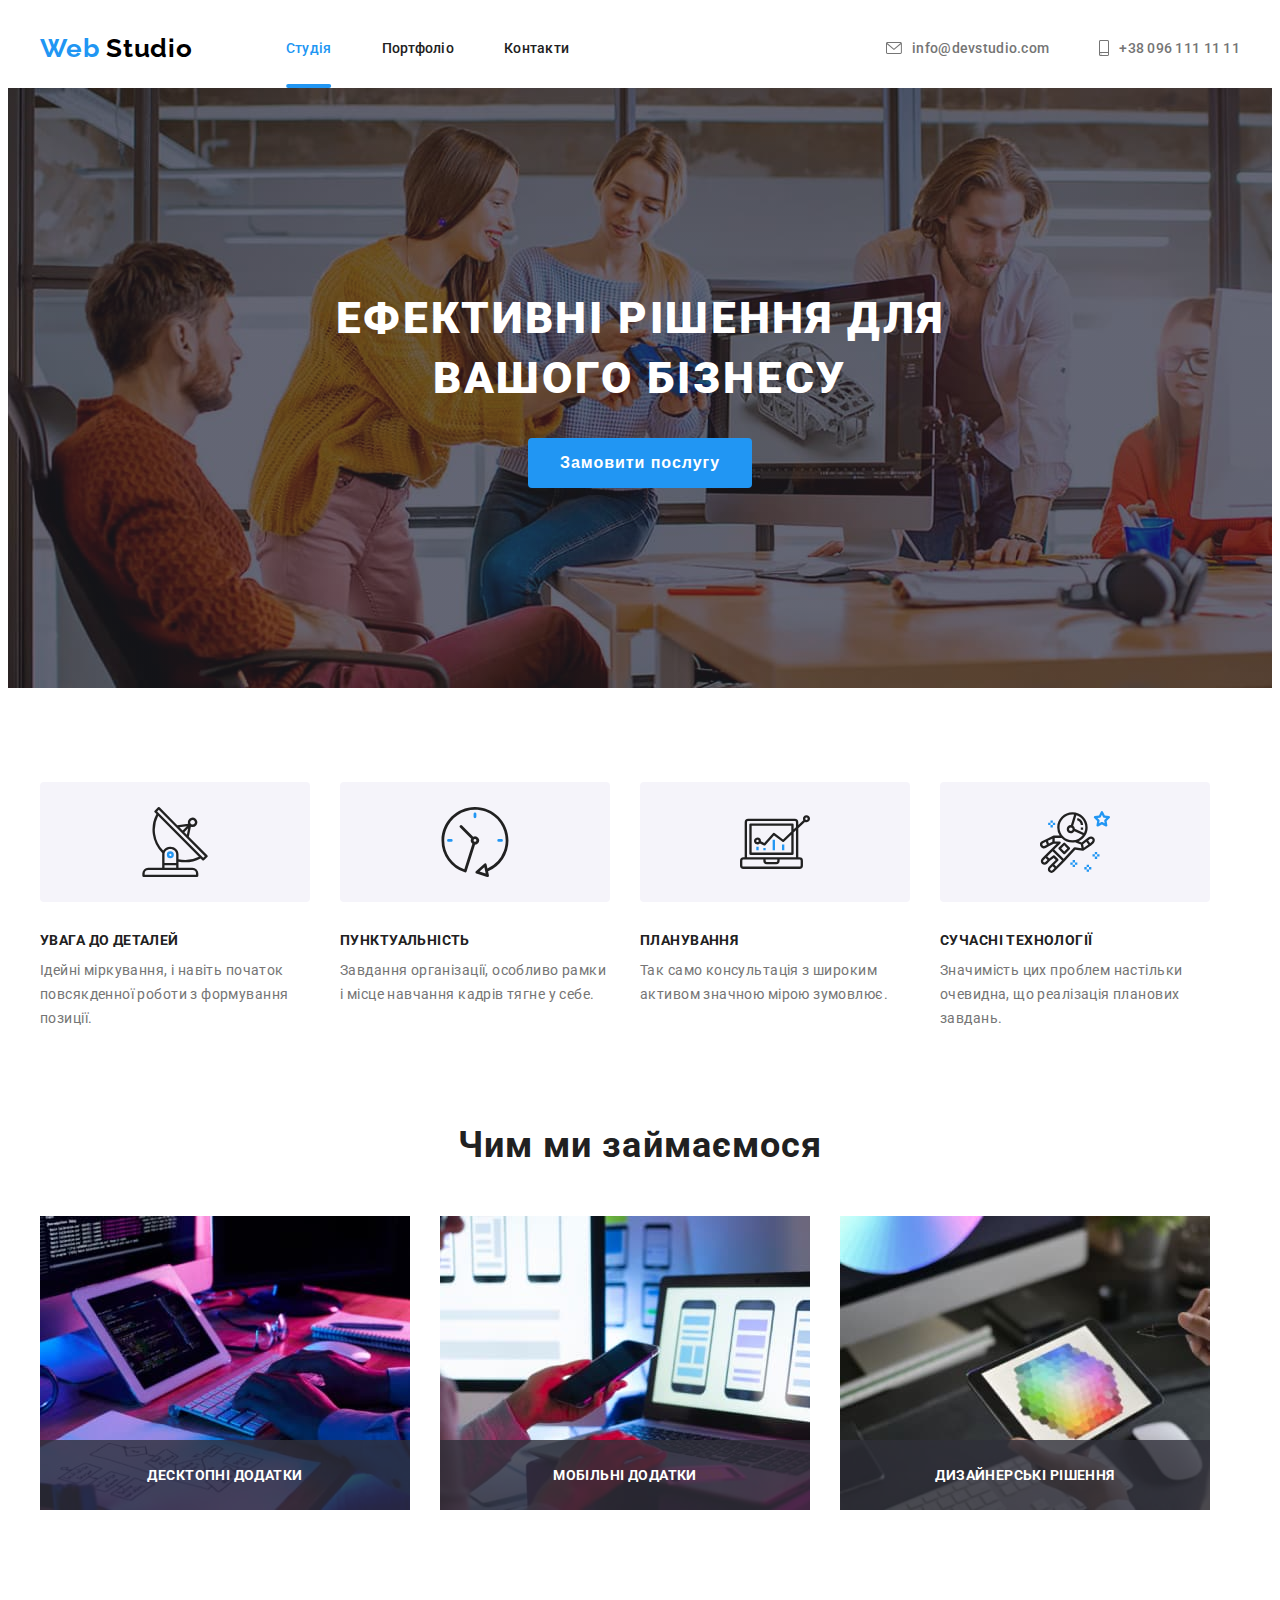
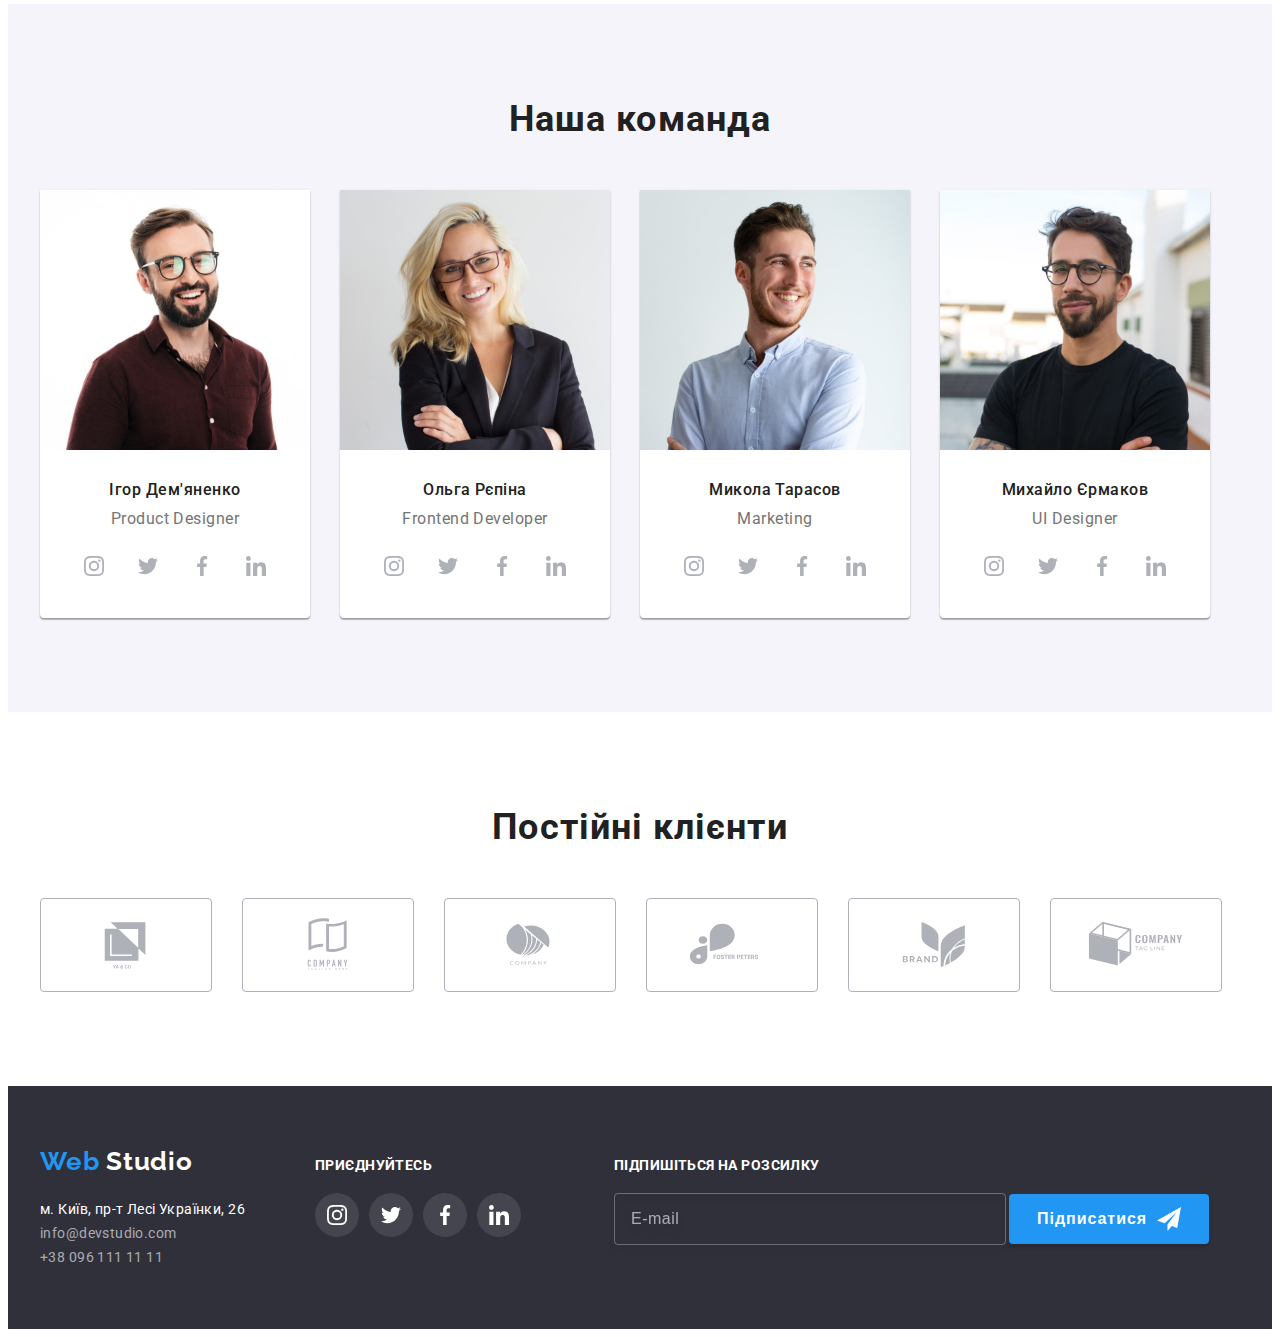
==== commit e7af96cd: "оформление формы и модалки" ====
--- a/index.html
+++ b/index.html
@@ -151,12 +151,12 @@
 						</li>
 						<li class="item">
 							<div class="work-item">
-							<img
-								src="./images/img-2.jpg"
-								alt="Фото робіт"
-								width="370"
-								height="294"
-							/>
+								<img
+									src="./images/img-2.jpg"
+									alt="Фото робіт"
+									width="370"
+									height="294"
+								/>
 								<div class="work-overlay">
 									<p class="work-text">Мобільні додатки</p>
 								</div>
@@ -605,6 +605,26 @@
 							</li>
 						</ul>
 					</div>
+					<form class="subscribe-form">
+						<label for="subscribe">
+							<strong class="subscribe-title">Підпишіться на розсилку</strong>
+							<input
+								type="text"
+								name="subscribe"
+								id="subscribe"
+								placeholder="E-mail"
+								class="subscribe-input"
+							/>
+							<div class="btn-group">
+								<button type="submit" class="subscribe-btn">
+									Підписатися
+									<svg class="icon-send" width="24" height="24">
+										<use href="./images/icons.svg#icon-send"></use>
+									</svg>
+								</button>
+							</div>
+						</label>
+					</form>
 				</div>
 			</section>
 		</footer>
@@ -615,6 +635,50 @@
 						<use href="./images/icons.svg#icon-close"></use>
 					</svg>
 				</button>
+				<form class="order-form">
+					<strong class="modal-title">
+						Залиште свої дані, ми вам передзвонимо
+					</strong>
+					<div role="group" class="form-group">
+						<label for="user-name" class="label-form">Ім'я</label>
+						<div class="input-wrapper">
+							<input type="text" id="user-name" class="user-name" />
+							<svg class="icon-form" width="18" height="18">
+								<use href="./images/icons.svg#icon-user"></use>
+							</svg>
+						</div>
+						<label for="user-tel" class="label-form">Телефон</label>
+						<div class="input-wrapper">
+							<input type="tel" id="user-tel" class="user-name" />
+							<svg class="icon-form" width="18" height="18">
+								<use href="./images/icons.svg#icon-tel"></use>
+							</svg>
+						</div>
+						<label for="user-mail" class="label-form">Пошта</label>
+						<div class="input-wrapper">
+							<input type="mail" id="user-mail" class="user-name" />
+							<svg class="icon-form" width="18" height="18">
+								<use href="./images/icons.svg#icon-mail"></use>
+							</svg>
+						</div>
+						<label for="order-form-text" class="label-form">Коментар</label>
+						<textarea
+							name="form-text"
+							id="order-form-text"
+							class="order-form-text"
+							placeholder="Введіть текст"
+						></textarea>
+						<div class="checkbox-group">
+							<input type="checkbox" id="form-checkbox" class="form-checkbox" />
+							<label for="form-checkbox" class="label-checkbox">
+								Погоджуюся з розсилкою та приймаю
+								<a href="/index.html" class="checkbox-link link">
+									Умови договору
+								</a>
+							</label>
+						</div>
+					</div>
+				</form>
 			</div>
 		</div>
 		<script src="./js/modal.js"></script>
--- a/css/style.css
+++ b/css/style.css
@@ -299,9 +299,9 @@
 }
 
 .work-overlay {
-    display: flex;
-    justify-content: center;
-    align-items: center;
+	display: flex;
+	justify-content: center;
+	align-items: center;
 	position: absolute;
 	bottom: 0;
 	left: 0;
@@ -311,13 +311,13 @@
 }
 
 .work-text {
-    font-weight: 700;
+	font-weight: 700;
 	font-size: 14px;
-	line-height: calc(16/14);
+	line-height: calc(16 / 14);
 	text-align: center;
 	letter-spacing: 0.03em;
 	text-transform: uppercase;
-    color: var(--text-color-third);
+	color: var(--text-color-third);
 }
 
 /*--------Team--------*/
@@ -560,6 +560,78 @@
 .footer-group {
 	display: flex;
 	align-items: baseline;
+}
+
+.subscribe-form {
+	margin-left: 93px;
+}
+
+.subscribe-title {
+	display: block;
+	margin-bottom: 20px;
+	font-weight: 700;
+	font-size: 14px;
+	line-height: 16px;
+	letter-spacing: 0.03em;
+	text-transform: uppercase;
+
+	color: #ffffff;
+}
+
+.subscribe-input {
+	padding: 0px 16px;
+	width: 358px;
+	height: 50px;
+	border: 1px solid rgba(255, 255, 255, 0.3);
+	filter: drop-shadow(0px 4px 4px rgba(0, 0, 0, 0.15));
+	border-radius: 4px;
+	background-color: transparent;
+
+	font-weight: 400;
+	font-size: 16px;
+	line-height: calc(20 / 16);
+	align-items: center;
+	letter-spacing: 0.03em;
+
+	color: white;
+}
+
+.subscribe-input::placeholder {
+	font-weight: 400;
+	font-size: 16px;
+	line-height: calc(20 / 16);
+	align-items: center;
+	letter-spacing: 0.03em;
+
+	color: rgba(255, 255, 255, 0.6);
+}
+
+.btn-group {
+	display: inline-block;
+}
+
+.subscribe-btn {
+	display: flex;
+	width: 200px;
+	height: 50px;
+	padding: 10px 28px;
+	font-weight: 700;
+	font-size: 16px;
+	line-height: 30px;
+	justify-content: space-between;
+	align-items: center;
+	text-align: center;
+	letter-spacing: 0.06em;
+	color: #ffffff;
+
+	background: #2196f3;
+	border: none;
+	box-shadow: 0px 4px 4px rgba(0, 0, 0, 0.15);
+	border-radius: 4px;
+}
+
+.icon-send {
+	fill: white;
 }
 
 /*---------Portfolio---------*/
@@ -698,7 +770,10 @@
 }
 
 .modal {
+	display: flex;
+	flex-direction: column;
 	position: absolute;
+	padding: 40px 40px;
 	width: 528px;
 	height: 581px;
 	left: 50%;
@@ -743,3 +818,87 @@
 .icon-close:hover {
 	fill: var(--color-accent);
 }
+
+.modal-title {
+	display: block;
+	margin-bottom: 12px;
+	font-weight: 700;
+	font-size: 20px;
+	line-height: calc(23 / 20);
+	text-align: center;
+	letter-spacing: 0.03em;
+
+	color: #212121;
+}
+
+.form-group {
+	display: flex;
+	flex-direction: column;
+}
+
+.label-form {
+	/* display: block; */
+	font-size: 12px;
+	line-height: calc(14 / 12);
+	letter-spacing: 0.01em;
+
+	margin-bottom: 4px;
+
+	color: #757575;
+}
+
+.input-wrapper {
+	position: relative;
+	width: 100%;
+	margin-bottom: 10px;
+}
+
+.user-name {
+	display: block;
+	width: 100%;
+	height: 40px;
+	padding-left: 42px;
+	border: 1px solid rgba(33, 33, 33, 0.2);
+	border-radius: 4px;
+}
+
+.icon-form {
+	position: absolute;
+	left: 12px;
+	top: 50%;
+	transform: translateY(-50%);
+	transform-origin: center;
+
+	fill: #212121;
+}
+
+.order-form-text {
+	width: 100%;
+	height: 120px;
+	padding: 12px 16px;
+	border: 1px solid rgba(33, 33, 33, 0.2);
+	border-radius: 4px;
+	margin-bottom: 20px;
+}
+
+.checkbox-group {
+	display: flex;
+	justify-content: center;
+	align-items: center;
+	gap: 8px;
+}
+
+.label-checkbox {
+	line-height: calc(24 / 14);
+	letter-spacing: 0.03em;
+
+	color: #757575;
+}
+
+.checkbox-link {
+	line-height: calc(24 / 14);
+	letter-spacing: 0.03em;
+	text-decoration-line: underline;
+
+	color: #2196f3;
+}
